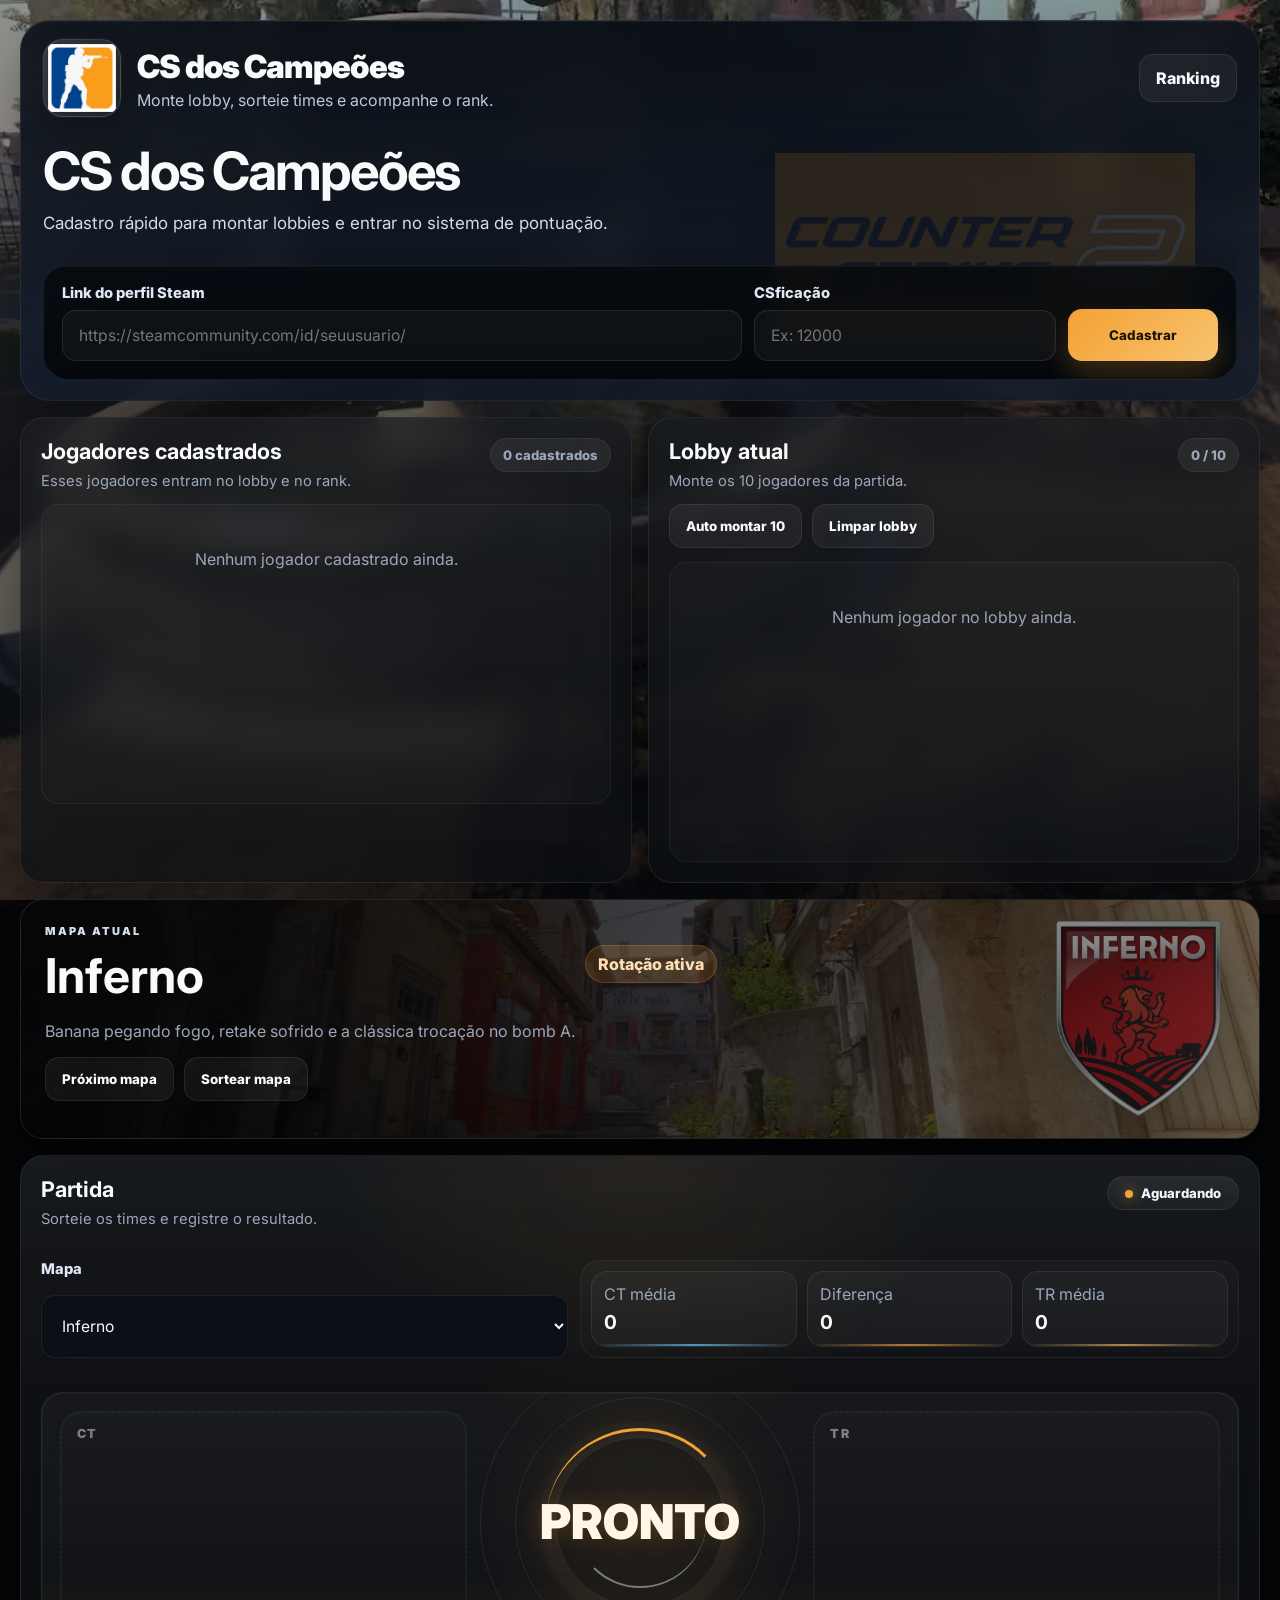
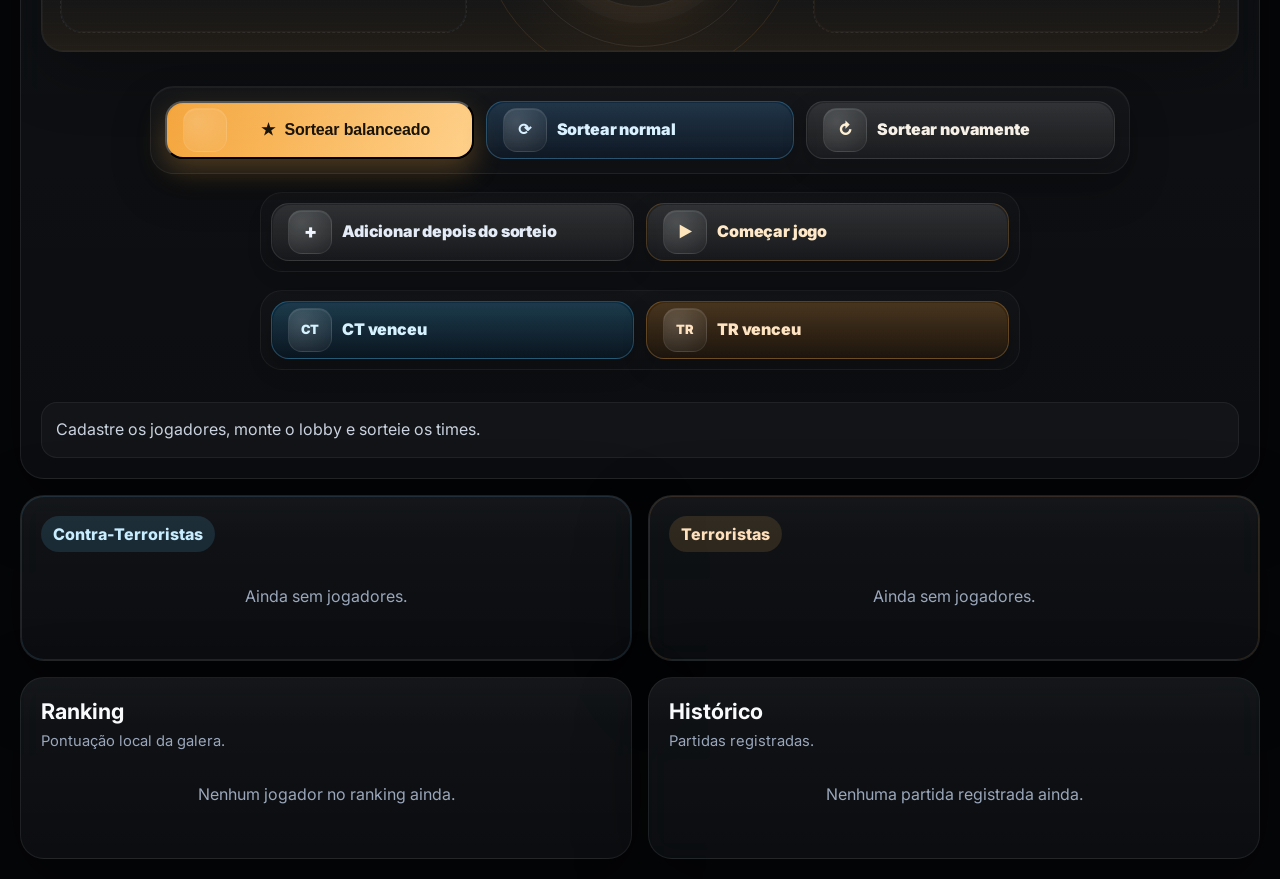
==== index.html @ 8f6e45a0 "Merge header and hero into unified panel" ====
<!DOCTYPE html>
<html lang="pt-BR">
<head>
  <meta charset="UTF-8" />
  <meta name="viewport" content="width=device-width, initial-scale=1.0" />
  <title>CS dos Campeões</title>
  <link rel="preconnect" href="https://fonts.googleapis.com">
  <link rel="preconnect" href="https://fonts.gstatic.com" crossorigin>
  <link href="https://fonts.googleapis.com/css2?family=Inter:wght@400;500;700;800;900&display=swap" rel="stylesheet">
  <link rel="stylesheet" href="styles.css" />
</head>
<body>
  <div class="cs-video-shell">
    <video class="cs-bg-video" autoplay muted loop playsinline>
      <source src="cs2_header.webm" type="video/webm">
    </video>
    <div class="bg-overlay"></div>
  </div>

  <div class="app-shell app-shell-compact">
    <section class="hero-super-panel glass">
      <header class="top-nav compact-top-nav unified-top-bar integrated-top-bar">
        <div class="brand-lockup compact-brand enhanced-brand-lockup">
          <div class="brand-mark logo-mark enhanced-logo-mark">
            <img src="logo.png" alt="CS dos Campeões" class="brand-logo-image main-site-logo">
          </div>
          <div class="brand-texts enhanced-brand-texts">
            <strong class="brand-title">CS dos Campeões</strong>
            <span class="brand-subtitle">Monte lobby, sorteie times e acompanhe o rank.</span>
          </div>
        </div>
        <div class="top-nav-actions compact-nav-actions">
          <a href="ranking.html" class="nav-link">Ranking</a>
        </div>
      </header>

      <section class="register-hero compact-register-hero hero-with-brand-overlay merged-hero-block">
        <div class="hero-brand-bg" aria-hidden="true">
          <img src="Counter_Strike_2_Logo.png" alt="" class="hero-brand-bg-image">
        </div>
        <div class="register-hero-copy simple-hero-copy hero-copy-elevated">
          <h1>CS dos Campeões</h1>
          <p>Cadastro rápido para montar lobbies e entrar no sistema de pontuação.</p>
        </div>

        <div class="register-card glass-lite enhanced-register-card" id="cadastro">
          <div class="steam-register-grid">
            <div class="steam-input-stack">
              <label for="steamProfileInput">Link do perfil Steam</label>
              <input id="steamProfileInput" type="url" placeholder="https://steamcommunity.com/id/seuusuario/" autocomplete="url" />
            </div>
            <div class="steam-input-stack steam-skill-stack">
              <label for="playerSkillInput">CSficação</label>
              <input id="playerSkillInput" type="number" min="0" step="1" placeholder="Ex: 12000" />
            </div>
            <button id="addPlayerBtn" class="primary-cta primary-register-btn">Cadastrar</button>
          </div>
          <div class="steam-preview hidden compact-steam-preview" id="steamPreview">
            <img id="steamPreviewAvatar" class="steam-preview-avatar" alt="Avatar Steam" src="" />
            <div class="steam-preview-info">
              <strong id="steamPreviewName">Perfil encontrado</strong>
              <span id="steamPreviewUrl"></span>
            </div>
          </div>
        </div>
      </section>
    </section>

    <main class="compact-main-grid">
      <section class="panel glass player-db-panel compact-panel">
        <div class="panel-header compact-panel-header">
          <div>
            <h2>Jogadores cadastrados</h2>
            <p class="panel-text">Esses jogadores entram no lobby e no rank.</p>
          </div>
          <span class="small-pill" id="databaseCount">0 cadastrados</span>
        </div>
        <div class="name-list-wrap compact-list-wrap">
          <ul id="databasePlayerList" class="name-list"></ul>
        </div>
      </section>

      <section class="panel glass input-panel compact-panel">
        <div class="panel-header compact-panel-header">
          <div>
            <h2>Lobby atual</h2>
            <p class="panel-text">Monte os 10 jogadores da partida.</p>
          </div>
          <span id="playerCount" class="small-pill">0 / 10</span>
        </div>

        <div class="actions-row compact-actions-row">
          <button id="autoAssembleBtn" class="ghost-btn">Auto montar 10</button>
          <button id="clearBtn" class="ghost-btn">Limpar lobby</button>
        </div>

        <div class="name-list-wrap compact-list-wrap">
          <ul id="playerList" class="name-list"></ul>
        </div>
      </section>
    </main>

    <section class="map-banner glass compact-map-banner" id="mapBanner">
      <div class="map-banner-image" id="mapBannerImage"></div>
      <div class="map-banner-content compact-map-content">
        <div class="map-banner-topline compact-map-topline">
          <div>
            <p class="eyebrow">Mapa atual</p>
            <h2 id="mapNameDisplay">Inferno</h2>
          </div>
          <span class="map-chip">Rotação ativa</span>
        </div>
        <p id="mapDescription" class="map-description">Clássico, caótico, utilitária voando e amigo gritando no Discord.</p>
        <div class="map-actions-row">
          <button id="nextMapBtn" class="ghost-btn">Próximo mapa</button>
          <button id="randomMapBtn" class="ghost-btn">Sortear mapa</button>
        </div>
        <div class="map-roulette hidden" id="mapRoulette">
          <div class="map-roulette-label">Sorteando mapa...</div>
          <div class="map-roulette-name" id="mapRouletteName">Inferno</div>
        </div>
      </div>
    </section>

    <section class="panel glass arena-panel compact-panel compact-arena-panel">
      <div class="panel-header compact-panel-header">
        <div>
          <h2>Partida</h2>
          <p class="panel-text">Sorteie os times e registre o resultado.</p>
        </div>
        <span class="status-pill" id="statusPill">Aguardando</span>
      </div>

      <div class="arena-top-controls">
        <div class="map-select-wrap compact-map-select-wrap">
          <label for="mapSelect">Mapa</label>
          <select id="mapSelect"></select>
        </div>

        <div class="balance-strip compact-balance-strip" id="balanceStrip">
          <div class="balance-box ct-balance">
            <span>CT média</span>
            <strong id="ctAverageDisplay">0</strong>
          </div>
          <div class="balance-box diff-balance">
            <span>Diferença</span>
            <strong id="balanceDiffDisplay">0</strong>
          </div>
          <div class="balance-box t-balance">
            <span>TR média</span>
            <strong id="tAverageDisplay">0</strong>
          </div>
        </div>
      </div>

      <div class="animation-stage compact-animation-stage" id="animationStage">
        <div class="scanline"></div>
        <div class="spinner-core"></div>
        <div class="roulette-orbit orbit-a"></div>
        <div class="roulette-orbit orbit-b"></div>
        <div class="drop-lane ct-lane">
          <span class="drop-lane-label">CT</span>
        </div>
        <div class="drop-lane t-lane">
          <span class="drop-lane-label">TR</span>
        </div>
        <div id="rouletteAvatarCloud" class="roulette-avatar-cloud"></div>
        <div id="rouletteDropZone" class="roulette-drop-zone"></div>
        <div id="rouletteNames" class="roulette-names">PRONTO</div>
        <div class="stage-glow"></div>
      </div>

      <div class="primary-actions-grid compact-primary-actions split-draw-actions">
        <button id="shuffleBtn" class="shuffle-btn">
          <span class="btn-glow"></span>
          <span class="btn-label">Sortear balanceado</span>
        </button>
        <button id="shuffleRandomBtn" class="control-btn random-draw-btn">Sortear normal</button>
        <button id="rerollBtn" class="control-btn">Sortear novamente</button>
      </div>

      <div class="primary-actions-grid compact-secondary-actions">
        <button id="addAfterDrawBtn" class="ghost-btn">Adicionar depois do sorteio</button>
        <button id="startMatchBtn" class="control-btn start-btn">Começar jogo</button>
      </div>

      <div class="winner-actions-grid compact-winner-actions">
        <button id="ctWinBtn" class="control-btn win-btn ct-win">CT venceu</button>
        <button id="tWinBtn" class="control-btn win-btn t-win">TR venceu</button>
      </div>

      <div class="match-summary" id="matchSummary">
        Nenhuma partida ativa. Sorteie os times primeiro e depois comece o jogo.
      </div>
    </section>

    <section class="results-grid compact-results-grid">
      <article class="team-card glass compact-team-card team-panel-ct">
        <div class="team-topline">
          <span class="team-tag ct">Contra-Terroristas</span>
        </div>
        <ul id="teamA" class="team-list"></ul>
      </article>

      <article class="team-card glass compact-team-card team-panel-t">
        <div class="team-topline">
          <span class="team-tag t">Terroristas</span>
        </div>
        <ul id="teamB" class="team-list"></ul>
      </article>
    </section>

    <section class="bottom-grid compact-bottom-grid">
      <article class="panel glass rank-panel compact-panel">
        <div class="panel-header compact-panel-header">
          <div>
            <h2>Ranking</h2>
            <p class="panel-text">Pontuação local da galera.</p>
          </div>
        </div>
        <ul id="rankingList" class="ranking-list"></ul>
      </article>

      <article class="panel glass history-panel compact-panel">
        <div class="panel-header history-header compact-panel-header">
          <div>
            <h2>Histórico</h2>
            <p class="panel-text">Partidas registradas.</p>
          </div>
          <div id="historyAdminActions" class="history-admin-actions hidden"><button id="resetHistoryBtn" class="ghost-btn compact-btn">Resetar dados</button></div>
        </div>
        <ul id="historyList" class="history-list"></ul>
      </article>
    </section>
  </div>

  <div class="modal-backdrop hidden" id="editModal">
    <div class="modal-card glass">
      <div class="panel-header">
        <h2>Editar registro da partida</h2>
        <button id="closeModalBtn" class="ghost-btn compact-btn">Fechar</button>
      </div>

      <div class="modal-grid">
        <div>
          <label for="editMapSelect">Mapa</label>
          <select id="editMapSelect"></select>
        </div>
        <div>
          <label for="editWinnerSelect">Vencedor</label>
          <select id="editWinnerSelect">
            <option value="CT">CT</option>
            <option value="T">TR</option>
          </select>
        </div>
      </div>

      <div class="modal-grid two-columns-list">
        <div>
          <label>Jogadores do CT</label>
          <textarea id="editCtPlayers" rows="6" placeholder="Um jogador por linha"></textarea>
        </div>
        <div>
          <label>Jogadores do TR</label>
          <textarea id="editTPlayers" rows="6" placeholder="Um jogador por linha"></textarea>
        </div>
      </div>

      <div class="modal-actions">
        <button id="saveEditBtn" class="secondary-btn">Salvar alterações</button>
      </div>
    </div>
  </div>

  <div class="modal-backdrop hidden" id="skillModal">
    <div class="modal-card glass skill-modal-card">
      <div class="panel-header">
        <h2>Atualizar CSficação</h2>
        <button id="closeSkillModalBtn" class="ghost-btn compact-btn">Fechar</button>
      </div>

      <div class="skill-modal-player" id="skillModalPlayer"></div>

      <div class="modal-grid skill-modal-grid">
        <div>
          <label for="editSkillInput">Nova CSficação</label>
          <input id="editSkillInput" type="number" min="0" step="1" placeholder="Ex: 14500" />
        </div>
      </div>

      <div class="modal-actions">
        <button id="saveSkillBtn" class="secondary-btn">Salvar CSficação</button>
      </div>
    </div>
  </div>

  <script src="app.js"></script>
</body>
</html>
---- styles.css ----
:root {
  --bg: #050608;
  --panel: rgba(9, 12, 16, 0.74);
  --panel-soft: rgba(255,255,255,.04);
  --panel-border: rgba(255,255,255,.08);
  --text: #f8fafc;
  --muted: #9aa7bb;
  --accent: #f4a133;
  --ct: #67c8ff;
  --t: #f1b15b;
  --danger: #ff637d;
  --success: #41df9b;
  --line: rgba(255,255,255,.08);
  --shadow: 0 22px 70px rgba(0,0,0,.42);
}

* { box-sizing: border-box; }
html, body { margin: 0; min-height: 100%; }
body {
  font-family: 'Inter', sans-serif;
  color: var(--text);
  background: #050608;
  overflow-x: hidden;
}

.cs-video-shell {
  position: fixed;
  inset: 0;
  overflow: hidden;
  z-index: -1;
  background: #050608;
}

.cs-bg-video {
  position: absolute;
  inset: 0;
  width: 100%;
  height: 100%;
  object-fit: cover;
  opacity: .95;
  filter: saturate(1.05) contrast(1.05) brightness(.82);
}

.bg-overlay {
  position: absolute;
  inset: 0;
  background:
    linear-gradient(180deg, rgba(0,0,0,.24), rgba(0,0,0,.62)),
    radial-gradient(circle at top left, rgba(244,161,51,.08), transparent 22%);
}

.app-shell {
  position: relative;
  z-index: 2;
  max-width: 1280px;
  margin: 0 auto;
  padding: 20px;
}

.app-shell-compact {
  display: grid;
  gap: 16px;
}

.glass {
  background: linear-gradient(180deg, rgba(255,255,255,.04), rgba(255,255,255,.015)), var(--panel);
  border: 1px solid var(--panel-border);
  backdrop-filter: blur(14px);
  box-shadow: var(--shadow);
}

.glass-lite {
  background: rgba(10,12,16,.58);
  border: 1px solid rgba(255,255,255,.08);
  backdrop-filter: blur(10px);
}

.top-nav {
  display: flex;
  align-items: center;
  justify-content: space-between;
  gap: 16px;
  padding: 14px 18px;
  border-radius: 22px;
}

.brand-lockup {
  display: flex;
  align-items: center;
  gap: 12px;
}

.brand-mark {
  width: 60px;
  height: 60px;
  border-radius: 16px;
  overflow: hidden;
  display: grid;
  place-items: center;
  background: linear-gradient(135deg, #f7d89f, #f4a133 58%, #d97e1f);
  box-shadow: 0 16px 40px rgba(244,161,51,.22);
}

.brand-logo-image {
  width: 100%;
  height: 100%;
  object-fit: contain;
  display: block;
}

.brand-texts {
  display: flex;
  flex-direction: column;
  gap: 4px;
}

.brand-title {
  font-size: 1.2rem;
  font-weight: 900;
}

.brand-subtitle {
  color: var(--muted);
  font-size: .9rem;
}

.top-nav-actions {
  display: flex;
  gap: 10px;
}

.nav-link,
.ghost-btn,
.secondary-btn,
.control-btn,
.primary-cta {
  border-radius: 14px;
  padding: 13px 16px;
  font-weight: 800;
  text-decoration: none;
  display: inline-flex;
  align-items: center;
  justify-content: center;
  border: none;
  cursor: pointer;
  font-family: inherit;
}

.nav-link,
.ghost-btn,
.control-btn {
  background: rgba(255,255,255,.05);
  color: var(--text);
  border: 1px solid rgba(255,255,255,.08);
}

.primary-cta,
.secondary-btn {
  background: linear-gradient(135deg, #f4a133, #ffd18b);
  color: #1b1308;
  box-shadow: 0 12px 28px rgba(244,161,51,.22);
}

.register-hero {
  display: grid;
  grid-template-columns: 1fr;
  gap: 14px;
  padding: 20px 24px;
  border-radius: 28px;
}

.register-hero-copy h1 {
  margin: 0 0 6px;
  font-size: clamp(1.8rem, 4vw, 2.6rem);
  line-height: 1;
}

.register-hero-copy p {
  margin: 0;
  color: #d8e2ee;
  max-width: 760px;
  line-height: 1.6;
}

.simple-hero-copy {
  display: grid;
  gap: 6px;
}

.register-card {
  padding: 18px;
  border-radius: 22px;
}

.steam-register-grid {
  display: grid;
  grid-template-columns: minmax(0, 1.8fr) minmax(180px, .8fr) auto;
  gap: 12px;
  align-items: end;
}

.steam-input-stack {
  display: grid;
  gap: 8px;
}

.steam-input-stack label,
.map-select-wrap label,
.modal-grid label,
.two-columns-list label {
  color: #dde7f5;
  font-weight: 800;
  font-size: .92rem;
}

input, select, textarea {
  width: 100%;
  border: 1px solid rgba(255,255,255,.08);
  background: rgba(255,255,255,.04);
  color: var(--text);
  border-radius: 14px;
  padding: 15px 16px;
  outline: none;
  font-size: .98rem;
  font-family: inherit;
}

input:focus, select:focus, textarea:focus {
  border-color: rgba(244,161,51,.42);
  box-shadow: 0 0 0 4px rgba(244,161,51,.1);
}

textarea { resize: vertical; min-height: 140px; }

.primary-register-btn {
  min-width: 150px;
  min-height: 52px;
}

.panel-text,
.map-description,
.rank-meta,
.balance-box span {
  color: var(--muted);
}

.steam-preview {
  margin-top: 14px;
  display: flex;
  align-items: center;
  gap: 12px;
  padding: 12px;
  border-radius: 16px;
  background: rgba(255,255,255,.04);
  border: 1px solid rgba(255,255,255,.06);
}

.compact-steam-preview {
  padding: 10px 12px;
}

.hidden { display: none !important; }

.steam-preview-avatar {
  width: 54px;
  height: 54px;
  border-radius: 14px;
  object-fit: cover;
  border: 1px solid rgba(255,255,255,.12);
}

.steam-preview-info {
  display: flex;
  flex-direction: column;
  gap: 4px;
}

.steam-preview-info strong {
  font-size: 1rem;
}

.steam-preview-info span {
  color: var(--muted);
  font-size: .88rem;
  display: none;
}

.compact-main-grid,
.compact-results-grid,
.compact-bottom-grid {
  display: grid;
  grid-template-columns: repeat(2, minmax(0, 1fr));
  gap: 16px;
}

.panel,
.team-card {
  padding: 20px;
  border-radius: 24px;
  position: relative;
  overflow: hidden;
}

.panel::before,
.team-card::before {
  content: '';
  position: absolute;
  inset: 0;
  background: linear-gradient(180deg, rgba(255,255,255,.02), transparent 24%);
  pointer-events: none;
}

.panel-header,
.team-topline,
.history-header {
  display: flex;
  justify-content: space-between;
  gap: 12px;
  align-items: center;
}

.compact-panel-header h2 {
  margin: 0;
  font-size: 1.35rem;
}

.panel-text {
  margin: 4px 0 0;
  font-size: .92rem;
}

.small-pill,
.status-pill,
.map-chip,
.team-tag,
.player-stat-chip {
  border-radius: 999px;
  font-weight: 800;
}

.small-pill,
.status-pill {
  padding: 8px 12px;
  font-size: .82rem;
  background: rgba(255,255,255,.06);
  color: var(--muted);
  border: 1px solid rgba(255,255,255,.06);
}

.name-list-wrap {
  min-height: 300px;
  border-radius: 18px;
  background: rgba(255,255,255,.02);
  border: 1px solid rgba(255,255,255,.05);
  padding: 10px;
  margin-top: 14px;
}

.name-list,
.team-list,
.ranking-list,
.history-list {
  list-style: none;
  padding: 0;
  margin: 0;
}

.name-item,
.team-item,
.ranking-item,
.history-item {
  padding: 12px 14px;
  border-radius: 16px;
  margin-bottom: 8px;
  background: linear-gradient(90deg, rgba(255,255,255,.04), rgba(255,255,255,.02));
  border: 1px solid rgba(255,255,255,.05);
}

.name-item,
.team-item {
  display: flex;
  justify-content: space-between;
  align-items: center;
  gap: 10px;
}

.db-item {
  min-height: 86px;
}

.db-player-main,
.lobby-player-main {
  display: flex;
  align-items: center;
  gap: 12px;
  min-width: 0;
  flex: 1;
}

.db-player-meta {
  display: flex;
  flex-direction: column;
  gap: 6px;
  min-width: 0;
}

.db-player-meta strong,
.lobby-player-main strong {
  font-size: .98rem;
  white-space: nowrap;
  overflow: hidden;
  text-overflow: ellipsis;
}

.db-skill {
  color: var(--muted);
  font-size: .84rem;
}

.player-stat-chips {
  display: flex;
  flex-wrap: wrap;
  gap: 6px;
}

.player-stat-chip {
  padding: 5px 9px;
  font-size: .74rem;
  color: #d9e6f5;
  background: rgba(255,255,255,.06);
  border: 1px solid rgba(255,255,255,.06);
}

.player-avatar,
.lobby-avatar {
  width: 48px;
  height: 48px;
  border-radius: 14px;
  object-fit: cover;
  border: 1px solid rgba(255,255,255,.1);
  flex-shrink: 0;
}

.db-actions {
  display: flex;
  gap: 8px;
  flex-shrink: 0;
}

.small-action,
.remove-btn {
  width: 36px;
  height: 36px;
  border-radius: 12px;
  font-weight: 900;
  border: none;
  cursor: pointer;
}

.small-action {
  background: rgba(255,255,255,.07);
  color: #f3f6fb;
}

.small-action.add-db-btn {
  background: rgba(65,223,155,.16);
  color: #cffff0;
}

.small-action.remove-db-btn,
.remove-btn {
  background: rgba(255,99,125,.14);
  color: #ffd9e0;
}

.actions-row {
  display: flex;
  gap: 10px;
  flex-wrap: wrap;
  margin-top: 14px;
}

.map-banner {
  position: relative;
  overflow: hidden;
  border-radius: 24px;
  min-height: 240px;
}

.map-banner-image {
  position: absolute;
  inset: 0;
  background: linear-gradient(90deg, rgba(0,0,0,.45), rgba(0,0,0,.16));
}

.map-banner::after {
  content: '';
  position: absolute;
  inset: 0;
  background: linear-gradient(90deg, rgba(5,6,8,.80) 0%, rgba(5,6,8,.46) 45%, rgba(5,6,8,.12) 100%);
}

.map-banner-content {
  position: relative;
  z-index: 1;
  padding: 24px;
  max-width: 720px;
}

.eyebrow {
  margin: 0 0 8px;
  font-size: 11px;
  font-weight: 900;
  letter-spacing: .18em;
  text-transform: uppercase;
  color: #d3ddeb;
}

.map-banner-topline {
  display: flex;
  align-items: center;
  justify-content: space-between;
  gap: 12px;
  flex-wrap: wrap;
}

.map-banner-topline h2 {
  margin: 0;
  font-size: clamp(2rem, 5vw, 3rem);
}

.map-chip,
.team-tag {
  padding: 8px 12px;
}

.map-chip {
  background: rgba(244,161,51,.16);
  color: #ffe0b6;
  border: 1px solid rgba(244,161,51,.22);
}

.map-actions-row,
.primary-actions-grid,
.winner-actions-grid,
.modal-actions {
  display: flex;
  gap: 10px;
  flex-wrap: wrap;
}

.map-roulette {
  margin-top: 14px;
  padding: 12px 14px;
  border-radius: 14px;
  background: rgba(255,255,255,.04);
  border: 1px solid rgba(255,255,255,.06);
}

.map-roulette-name {
  font-size: 1.4rem;
  font-weight: 900;
  margin-top: 4px;
}

.arena-top-controls {
  display: grid;
  grid-template-columns: minmax(220px, .8fr) 1fr;
  gap: 12px;
  margin-top: 14px;
}

.map-select-wrap {
  display: grid;
  gap: 8px;
}

.balance-strip {
  display: grid;
  grid-template-columns: repeat(3, minmax(0, 1fr));
  gap: 10px;
}

.balance-box {
  padding: 12px;
  border-radius: 16px;
  border: 1px solid var(--line);
  background: rgba(255,255,255,.03);
}

.balance-box strong {
  display: block;
  margin-top: 6px;
  font-size: 1.2rem;
}

.animation-stage {
  position: relative;
  min-height: 260px;
  border-radius: 22px;
  margin: 16px 0;
  overflow: hidden;
  display: grid;
  place-items: center;
  background: radial-gradient(circle at center, rgba(244,161,51,.08), transparent 26%), linear-gradient(180deg, rgba(255,255,255,.03), rgba(255,255,255,.01));
  border: 1px solid rgba(255,255,255,.08);
}

.scanline {
  position: absolute;
  inset: 0;
  background: repeating-linear-gradient(to bottom, transparent 0 10px, rgba(255,255,255,.02) 10px 11px);
  opacity: .34;
}

.spinner-core {
  position: absolute;
  width: 170px;
  height: 170px;
  border-radius: 50%;
  border: 1px solid rgba(255,255,255,.08);
  box-shadow: 0 0 0 16px rgba(255,255,255,.02), 0 0 50px rgba(244,161,51,.12);
}

.spinner-core::before,
.spinner-core::after {
  content: '';
  position: absolute;
  border-radius: 50%;
}

.spinner-core::before {
  inset: -10px;
  border-top: 3px solid var(--accent);
  border-right: 3px solid transparent;
  animation: spin 2.8s linear infinite;
}

.spinner-core::after {
  inset: 18px;
  border-bottom: 2px solid rgba(255,255,255,.42);
  border-left: 2px solid transparent;
  animation: spinReverse 4s linear infinite;
}

.roulette-names {
  position: relative;
  z-index: 1;
  font-size: clamp(2rem, 4vw, 3rem);
  font-weight: 900;
  text-transform: uppercase;
  text-align: center;
  padding: 0 20px;
  color: #fff6e6;
  text-shadow: 0 0 24px rgba(244,161,51,.22);
}

.stage-glow {
  position: absolute;
  inset: auto 0 0 0;
  height: 74px;
  background: linear-gradient(to top, rgba(244,161,51,.08), transparent);
}

.shuffle-btn {
  position: relative;
  overflow: hidden;
  border-radius: 16px;
  min-height: 54px;
  background: linear-gradient(135deg, #f4a133, #ffd18b);
  color: #1a1307;
  font-size: 1rem;
  box-shadow: 0 12px 28px rgba(244,161,51,.26);
}

.btn-glow {
  position: absolute;
  inset: 0;
  background: linear-gradient(120deg, transparent 0%, rgba(255,255,255,.08) 45%, rgba(255,255,255,.34) 50%, rgba(255,255,255,.08) 56%, transparent 100%);
  transform: translateX(-100%);
  animation: sheen 2.8s infinite;
}

.btn-label { position: relative; z-index: 1; }

.team-tag.ct { background: rgba(103,200,255,.14); color: #c7edff; }
.team-tag.t { background: rgba(241,177,91,.14); color: #ffe0bd; }
.team-panel-ct { box-shadow: inset 0 0 0 1px rgba(103,200,255,.14), var(--shadow); }
.team-panel-t { box-shadow: inset 0 0 0 1px rgba(241,177,91,.14), var(--shadow); }

.ranking-item {
  display: grid;
  grid-template-columns: 60px 1fr auto;
  gap: 12px;
  align-items: center;
}

.rank-emblem {
  width: 50px;
  height: 50px;
  border-radius: 14px;
  display: grid;
  place-items: center;
  font-weight: 900;
  background: linear-gradient(135deg, rgba(244,161,51,.24), rgba(255,255,255,.06));
  color: #fff;
  border: 1px solid rgba(255,255,255,.08);
}

.rank-name { font-weight: 900; }
.rank-right { text-align: right; }
.rank-points { font-weight: 900; font-size: 1.12rem; }
.rank-tier { margin-top: 4px; font-size: .82rem; color: #d9e2f0; }
.positive { color: var(--success); }
.negative { color: var(--danger); }

.match-summary {
  margin-top: 14px;
  padding: 14px;
  border-radius: 16px;
  color: #cad3df;
  background: rgba(255,255,255,.03);
  border: 1px solid rgba(255,255,255,.06);
  line-height: 1.6;
}

.match-summary.victory {
  background: linear-gradient(180deg, rgba(244,161,51,.08), rgba(255,255,255,.02));
  border-color: rgba(244,161,51,.18);
  box-shadow: 0 0 28px rgba(244,161,51,.14);
  color: #fff4e9;
}

.modal-backdrop {
  position: fixed;
  inset: 0;
  background: rgba(0,0,0,.78);
  display: grid;
  place-items: center;
  padding: 20px;
  z-index: 20;
}

.modal-card {
  width: min(920px, 100%);
  border-radius: 24px;
  padding: 22px;
}

.modal-grid {
  display: grid;
  grid-template-columns: 1fr 1fr;
  gap: 16px;
  margin-top: 16px;
}

.two-columns-list { align-items: start; }
.empty-state { color: var(--muted); text-align: center; padding: 34px 10px; }
button:disabled { opacity: .55; cursor: not-allowed; }

@keyframes spin { to { transform: rotate(360deg); } }
@keyframes spinReverse { to { transform: rotate(-360deg); } }
@keyframes sheen { 0% { transform: translateX(-120%); } 40%, 100% { transform: translateX(120%); } }

@media (max-width: 1024px) {
  .compact-main-grid,
  .compact-results-grid,
  .compact-bottom-grid,
  .arena-top-controls,
  .balance-strip,
  .modal-grid,
  .steam-register-grid {
    grid-template-columns: 1fr;
  }

  .primary-register-btn {
    width: 100%;
  }
}

@media (max-width: 720px) {
  .app-shell { padding: 14px; }
  .top-nav,
  .register-hero,
  .panel,
  .team-card,
  .map-banner-content,
  .modal-card { padding: 16px; border-radius: 20px; }
  .top-nav { align-items: flex-start; flex-direction: column; }
  .top-nav-actions { width: 100%; }
  .top-nav-actions .nav-link { width: 100%; }
  .actions-row,
  .map-actions-row,
  .primary-actions-grid,
  .winner-actions-grid,
  .modal-actions { flex-direction: column; }
  .ghost-btn,
  .control-btn,
  .primary-cta,
  .secondary-btn,
  .shuffle-btn { width: 100%; }
  .ranking-item { grid-template-columns: 50px 1fr; }
  .rank-right { grid-column: 1 / -1; text-align: left; }
  .name-item,
  .team-item { align-items: flex-start; }
}

.admin-shell {
  max-width: 1180px;
}

.admin-content {
  display: grid;
  gap: 16px;
}

.admin-login-panel,
.admin-panel-block,
.admin-hero-panel {
  border-radius: 24px;
}

.admin-form-grid {
  display: grid;
  grid-template-columns: minmax(0, 1fr) minmax(0, 1fr) auto;
  gap: 12px;
  align-items: end;
  margin-top: 16px;
}

.admin-create-grid {
  margin-top: 0;
}

.admin-message {
  margin-top: 12px;
  min-height: 22px;
  color: var(--muted);
  font-size: .92rem;
}

.admin-message.success {
  color: var(--success);
}

.admin-message.error {
  color: var(--danger);
}

.admin-session-box {
  display: flex;
  gap: 8px;
  align-items: center;
  flex-wrap: wrap;
}

.admin-overview-grid,
.admin-panels-grid {
  display: grid;
  grid-template-columns: repeat(2, minmax(0, 1fr));
  gap: 16px;
}

.single-admin-grid {
  grid-template-columns: 1fr;
}

.admin-stat-card {
  padding: 16px;
  border-radius: 18px;
  display: grid;
  gap: 8px;
}

.admin-stat-card span {
  color: var(--muted);
  font-size: .85rem;
}

.admin-stat-card strong {
  font-size: 1.8rem;
  font-weight: 900;
}

.admin-list-wrap,
.admin-log-wrap {
  min-height: 220px;
}

.admin-user-item,
.admin-player-item,
.admin-log-item {
  min-height: 0;
}

.admin-avatar-badge {
  width: 48px;
  height: 48px;
  border-radius: 14px;
  display: grid;
  place-items: center;
  font-weight: 900;
  color: #fff4e1;
  background: linear-gradient(135deg, rgba(244,161,51,.34), rgba(255,255,255,.08));
  border: 1px solid rgba(255,255,255,.08);
}

.admin-actions-wrap {
  margin-top: 16px;
  display: flex;
  flex-wrap: wrap;
  gap: 12px;
}

.admin-danger-btn {
  background: rgba(255,99,125,.14);
  color: #ffd7df;
  border: 1px solid rgba(255,99,125,.22);
}

.admin-log-topline {
  display: flex;
  justify-content: space-between;
  gap: 12px;
  align-items: center;
  margin-bottom: 8px;
  color: var(--muted);
  font-size: .82rem;
}

.admin-log-message {
  font-weight: 700;
}

.admin-log-meta {
  margin-top: 8px;
  color: var(--muted);
  font-size: .82rem;
}

.history-topline,
.history-body,
.history-actions {
  display: flex;
  gap: 10px;
  flex-wrap: wrap;
}

.history-topline {
  justify-content: space-between;
  margin-bottom: 8px;
}

.history-body {
  flex-direction: column;
  color: var(--muted);
  margin-bottom: 10px;
}

.history-actions {
  justify-content: flex-end;
}

@media (max-width: 1024px) {
  .admin-form-grid,
  .admin-overview-grid,
  .admin-panels-grid {
    grid-template-columns: 1fr;
  }
}

.rank-avatar {
  width: 52px;
  height: 52px;
  border-radius: 14px;
  object-fit: cover;
  border: 1px solid rgba(255,255,255,.1);
  flex-shrink: 0;
}

.rank-player-block {
  display: flex;
  align-items: center;
  gap: 12px;
  min-width: 0;
}

.rank-player-meta {
  display: flex;
  flex-direction: column;
  gap: 4px;
  min-width: 0;
}

.ranking-item-rich {
  grid-template-columns: 60px minmax(0, 1fr) auto;
}

.small-action.edit-skill-btn {
  background: rgba(244,161,51,.18);
  color: #ffe4bf;
}

.skill-modal-card {
  max-width: 520px;
}

.skill-modal-player {
  margin-top: 18px;
}

.skill-modal-player-card {
  display: flex;
  align-items: center;
  gap: 12px;
  padding: 14px;
  border-radius: 16px;
  background: rgba(255,255,255,.04);
  border: 1px solid rgba(255,255,255,.06);
}

.skill-modal-avatar {
  width: 56px;
  height: 56px;
  border-radius: 14px;
  object-fit: cover;
  border: 1px solid rgba(255,255,255,.1);
}

.skill-modal-meta {
  display: flex;
  flex-direction: column;
  gap: 6px;
}

.skill-modal-meta strong {
  font-size: 1rem;
}

.skill-modal-meta span {
  color: var(--muted);
  font-size: .9rem;
}

.skill-modal-grid {
  margin-top: 16px;
}

.roulette-avatar-cloud {
  position: absolute;
  inset: 0;
  pointer-events: none;
  opacity: 0;
  transition: opacity .25s ease;
}

.roulette-avatar-cloud.is-active {
  opacity: 1;
}

.roulette-avatar-node {
  position: absolute;
  top: 50%;
  left: 50%;
  width: 74px;
  height: 74px;
  margin: -37px;
  transform: rotate(var(--angle)) translateY(-118px) rotate(calc(var(--angle) * -1));
  transition: transform .22s ease, opacity .22s ease, filter .22s ease;
  opacity: .55;
}

.roulette-avatar-node img {
  width: 100%;
  height: 100%;
  object-fit: cover;
  border-radius: 18px;
  border: 2px solid rgba(255,255,255,.14);
  box-shadow: 0 12px 28px rgba(0,0,0,.28);
}

.roulette-avatar-node.is-focus {
  transform: rotate(var(--angle)) translateY(-148px) rotate(calc(var(--angle) * -1)) scale(1.18);
  opacity: 1;
  z-index: 3;
}

.roulette-avatar-node.is-focus img {
  border-color: rgba(244,161,51,.85);
  box-shadow: 0 0 0 6px rgba(244,161,51,.14), 0 18px 40px rgba(244,161,51,.18);
}

.roulette-avatar-node.is-near {
  opacity: .82;
  z-index: 2;
}

.roulette-orbit {
  position: absolute;
  width: 250px;
  height: 250px;
  border-radius: 50%;
  border: 1px solid rgba(255,255,255,.08);
}

.orbit-a {
  animation: spin 9s linear infinite;
}

.orbit-b {
  width: 320px;
  height: 320px;
  border-color: rgba(244,161,51,.12);
  animation: spinReverse 12s linear infinite;
}

.split-draw-actions {
  align-items: stretch;
}

.random-draw-btn {
  min-height: 54px;
  background: rgba(103,200,255,.12);
  border: 1px solid rgba(103,200,255,.24);
  color: #d7f3ff;
}

@media (max-width: 720px) {
  .roulette-avatar-node {
    width: 56px;
    height: 56px;
    margin: -28px;
    transform: rotate(var(--angle)) translateY(-92px) rotate(calc(var(--angle) * -1));
  }

  .roulette-avatar-node.is-focus {
    transform: rotate(var(--angle)) translateY(-114px) rotate(calc(var(--angle) * -1)) scale(1.12);
  }

  .orbit-a {
    width: 190px;
    height: 190px;
  }

  .orbit-b {
    width: 240px;
    height: 240px;
  }
}

.drop-lane {
  position: absolute;
  top: 18px;
  bottom: 18px;
  width: 34%;
  border-radius: 22px;
  border: 1px dashed rgba(255,255,255,.08);
  background: linear-gradient(180deg, rgba(255,255,255,.015), rgba(255,255,255,0));
  pointer-events: none;
}

.ct-lane {
  left: 18px;
  box-shadow: inset 0 0 0 1px rgba(103,200,255,.05);
}

.t-lane {
  right: 18px;
  box-shadow: inset 0 0 0 1px rgba(241,177,91,.05);
}

.drop-lane-label {
  position: absolute;
  top: 14px;
  left: 16px;
  font-size: .78rem;
  font-weight: 900;
  letter-spacing: .12em;
  color: rgba(255,255,255,.44);
}

.roulette-drop-zone {
  position: absolute;
  inset: 0;
  pointer-events: none;
  z-index: 2;
}

.drop-card {
  position: absolute;
  width: min(210px, 42vw);
  display: flex;
  align-items: center;
  gap: 10px;
  padding: 10px 12px;
  border-radius: 18px;
  border: 1px solid rgba(255,255,255,.08);
  background: rgba(7,10,16,.92);
  box-shadow: 0 20px 44px rgba(0,0,0,.34);
  opacity: 0;
  transform: translate(-50%, -160px) scale(.84);
}

.drop-card.ct {
  left: 23%;
  border-color: rgba(103,200,255,.24);
}

.drop-card.t {
  left: 77%;
  border-color: rgba(241,177,91,.24);
}

.drop-card img {
  width: 52px;
  height: 52px;
  border-radius: 14px;
  object-fit: cover;
  border: 1px solid rgba(255,255,255,.1);
}

.drop-card-meta {
  display: flex;
  flex-direction: column;
  gap: 4px;
  min-width: 0;
}

.drop-card-meta strong {
  font-size: .92rem;
  white-space: nowrap;
  overflow: hidden;
  text-overflow: ellipsis;
}

.drop-card-meta span {
  color: var(--muted);
  font-size: .78rem;
}

.drop-card.drop-in {
  animation: teamDropReveal .52s cubic-bezier(.2,.8,.2,1) forwards;
}

.team-item.reveal-card {
  opacity: 0;
  transform: translateY(10px) scale(.98);
  animation: teamListReveal .45s ease forwards;
}

@keyframes teamDropReveal {
  0% {
    opacity: 0;
    transform: translate(-50%, -160px) scale(.84);
  }
  60% {
    opacity: 1;
    transform: translate(-50%, 12px) scale(1.03);
  }
  100% {
    opacity: 1;
    transform: translate(-50%, 0) scale(1);
  }
}

@keyframes teamListReveal {
  to {
    opacity: 1;
    transform: translateY(0) scale(1);
  }
}

@media (max-width: 720px) {
  .drop-lane {
    width: 42%;
  }

  .drop-card {
    width: min(170px, 42vw);
    padding: 8px 10px;
  }

  .drop-card.ct {
    left: 26%;
  }

  .drop-card.t {
    left: 74%;
  }

  .drop-card img {
    width: 42px;
    height: 42px;
  }
}

.animation-stage::before,
.animation-stage::after {
  content: '';
  position: absolute;
  inset: 0;
  pointer-events: none;
  opacity: 0;
}

.animation-stage::before {
  background: radial-gradient(circle at 20% 50%, rgba(103,200,255,.28), transparent 34%);
}

.animation-stage::after {
  background: radial-gradient(circle at 80% 50%, rgba(241,177,91,.28), transparent 34%);
}

.animation-stage.flash-ct::before,
.animation-stage.flash-t::after,
.animation-stage.flash-final::before,
.animation-stage.flash-final::after {
  animation: stagePulse .42s ease;
}

.animation-stage.flash-final::before {
  background: radial-gradient(circle at 30% 50%, rgba(103,200,255,.22), transparent 36%);
}

.animation-stage.flash-final::after {
  background: radial-gradient(circle at 70% 50%, rgba(241,177,91,.22), transparent 36%);
}

.drop-card.stacked {
  width: min(230px, 44vw);
  transform: translate(-50%, -180px) scale(.82) rotate(-4deg);
}

.drop-card.stacked.ct {
  box-shadow: 0 20px 44px rgba(0,0,0,.34), 0 0 0 1px rgba(103,200,255,.12);
}

.drop-card.stacked.t {
  box-shadow: 0 20px 44px rgba(0,0,0,.34), 0 0 0 1px rgba(241,177,91,.12);
}

.drop-card.stacked.drop-in {
  animation: stackedTeamDropReveal .62s cubic-bezier(.2,.8,.2,1) forwards;
}

.drop-card.ct img {
  box-shadow: 0 0 0 3px rgba(103,200,255,.12);
}

.drop-card.t img {
  box-shadow: 0 0 0 3px rgba(241,177,91,.12);
}

@keyframes stackedTeamDropReveal {
  0% {
    opacity: 0;
    transform: translate(-50%, -180px) scale(.82) rotate(-6deg);
  }
  60% {
    opacity: 1;
    transform: translate(-50%, 10px) scale(1.03) rotate(1deg);
  }
  100% {
    opacity: 1;
    transform: translate(-50%, var(--stack-offset, 0)) scale(1) rotate(0deg);
  }
}

@keyframes stagePulse {
  0% { opacity: 0; }
  20% { opacity: 1; }
  100% { opacity: 0; }
}

@media (max-width: 720px) {
  .drop-card.stacked {
    width: min(170px, 42vw);
  }
}

select,
option,
optgroup {
  background: #0b0f16;
  color: #f8fafc;
}

select option:checked,
select option:hover {
  background: #16345f;
  color: #ffffff;
}

.compact-arena-panel {
  display: grid;
  gap: 18px;
}

.split-draw-actions,
.compact-secondary-actions,
.compact-winner-actions {
  width: 100%;
  justify-content: center;
  align-items: stretch;
}

.split-draw-actions {
  display: grid;
  grid-template-columns: repeat(3, minmax(0, 1fr));
  gap: 12px;
  max-width: 980px;
  margin: 0 auto;
}

.compact-secondary-actions,
.compact-winner-actions {
  display: grid;
  grid-template-columns: repeat(2, minmax(220px, 1fr));
  gap: 12px;
  max-width: 760px;
  margin: 0 auto;
}

.shuffle-btn,
.random-draw-btn,
#rerollBtn,
#addAfterDrawBtn,
#startMatchBtn,
#ctWinBtn,
#tWinBtn {
  width: 100%;
  min-height: 58px;
  padding: 14px 18px;
  border-radius: 18px;
  font-size: 1rem;
  line-height: 1.1;
  text-align: center;
}

.random-draw-btn,
#rerollBtn,
#addAfterDrawBtn,
#startMatchBtn,
#ctWinBtn,
#tWinBtn {
  background: linear-gradient(180deg, rgba(255,255,255,.075), rgba(255,255,255,.035));
  border: 1px solid rgba(255,255,255,.10);
  box-shadow: 0 10px 24px rgba(0,0,0,.18);
}

.random-draw-btn {
  border-color: rgba(103,200,255,.28);
  color: #d8f0ff;
  background: linear-gradient(180deg, rgba(20,58,92,.55), rgba(16,32,50,.5));
}

#rerollBtn {
  color: #f6f0e6;
}

#addAfterDrawBtn {
  color: #e3ebf7;
}

#startMatchBtn {
  border-color: rgba(244,161,51,.22);
  color: #ffe8c6;
}

#ctWinBtn {
  border-color: rgba(103,200,255,.28);
  color: #d6f2ff;
  background: linear-gradient(180deg, rgba(13,64,91,.62), rgba(9,27,43,.58));
}

#tWinBtn {
  border-color: rgba(241,177,91,.28);
  color: #ffe3c0;
  background: linear-gradient(180deg, rgba(97,59,14,.55), rgba(44,27,8,.52));
}

.shuffle-btn:hover,
.random-draw-btn:hover,
#rerollBtn:hover,
#addAfterDrawBtn:hover,
#startMatchBtn:hover,
#ctWinBtn:hover,
#tWinBtn:hover,
.primary-cta:hover,
.secondary-btn:hover,
.ghost-btn:hover,
.control-btn:hover,
.nav-link:hover {
  transform: translateY(-1px);
  box-shadow: 0 16px 32px rgba(0,0,0,.24);
}

.shuffle-btn,
.random-draw-btn,
#rerollBtn,
#addAfterDrawBtn,
#startMatchBtn,
#ctWinBtn,
#tWinBtn,
.primary-cta,
.secondary-btn,
.ghost-btn,
.control-btn,
.nav-link {
  transition: transform .18s ease, box-shadow .18s ease, border-color .18s ease, background .18s ease, opacity .18s ease;
}

.history-header {
  align-items: flex-start;
}

.history-admin-actions {
  display: flex;
  justify-content: flex-end;
  min-width: 180px;
}

@media (max-width: 1024px) {
  .split-draw-actions,
  .compact-secondary-actions,
  .compact-winner-actions {
    max-width: 100%;
  }
}

@media (max-width: 720px) {
  .split-draw-actions,
  .compact-secondary-actions,
  .compact-winner-actions {
    grid-template-columns: 1fr;
  }

  .history-admin-actions {
    width: 100%;
    min-width: 0;
  }

  .history-admin-actions .ghost-btn {
    width: 100%;
  }
}

.split-draw-actions,
.compact-secondary-actions,
.compact-winner-actions {
  position: relative;
}

.split-draw-actions {
  padding: 14px;
  border-radius: 24px;
  background: linear-gradient(180deg, rgba(255,255,255,.035), rgba(255,255,255,.015));
  border: 1px solid rgba(255,255,255,.06);
  box-shadow: inset 0 1px 0 rgba(255,255,255,.04), 0 18px 42px rgba(0,0,0,.18);
}

.compact-secondary-actions,
.compact-winner-actions {
  padding: 10px;
  border-radius: 22px;
  background: linear-gradient(180deg, rgba(255,255,255,.028), rgba(255,255,255,.012));
  border: 1px solid rgba(255,255,255,.05);
}

.shuffle-btn,
.random-draw-btn,
#rerollBtn,
#addAfterDrawBtn,
#startMatchBtn,
#ctWinBtn,
#tWinBtn {
  position: relative;
  overflow: hidden;
  font-weight: 900;
  letter-spacing: -.01em;
}

.shuffle-btn::before,
.random-draw-btn::before,
#rerollBtn::before,
#addAfterDrawBtn::before,
#startMatchBtn::before,
#ctWinBtn::before,
#tWinBtn::before {
  content: '';
  position: absolute;
  inset: 1px;
  border-radius: inherit;
  background: linear-gradient(180deg, rgba(255,255,255,.06), rgba(255,255,255,0));
  pointer-events: none;
}

.shuffle-btn::after,
.random-draw-btn::after,
#rerollBtn::after,
#addAfterDrawBtn::after,
#startMatchBtn::after,
#ctWinBtn::after,
#tWinBtn::after {
  content: '';
  position: absolute;
  width: 42px;
  height: 42px;
  top: 50%;
  left: 16px;
  transform: translateY(-50%);
  border-radius: 14px;
  border: 1px solid rgba(255,255,255,.08);
  background: radial-gradient(circle at 30% 30%, rgba(255,255,255,.18), rgba(255,255,255,.03));
  box-shadow: inset 0 1px 0 rgba(255,255,255,.08);
}

.shuffle-btn,
.random-draw-btn,
#rerollBtn,
#addAfterDrawBtn,
#startMatchBtn,
#ctWinBtn,
#tWinBtn {
  justify-content: flex-start;
  padding-left: 70px;
}

.shuffle-btn .btn-label {
  display: inline-flex;
  align-items: center;
  gap: 10px;
}

.shuffle-btn .btn-label::before {
  content: '★';
  font-size: 1rem;
}

.random-draw-btn::after {
  content: '⟳';
  display: grid;
  place-items: center;
  font-size: 1rem;
  color: #d8f0ff;
}

#rerollBtn::after {
  content: '↻';
  display: grid;
  place-items: center;
  font-size: 1rem;
  color: #fff0d4;
}

#addAfterDrawBtn::after {
  content: '+';
  display: grid;
  place-items: center;
  font-size: 1.2rem;
  color: #eff6ff;
}

#startMatchBtn::after {
  content: '▶';
  display: grid;
  place-items: center;
  font-size: .95rem;
  color: #ffe5bb;
}

#ctWinBtn::after {
  content: 'CT';
  display: grid;
  place-items: center;
  font-size: .8rem;
  color: #d6f2ff;
}

#tWinBtn::after {
  content: 'TR';
  display: grid;
  place-items: center;
  font-size: .8rem;
  color: #ffe3c0;
}

.shuffle-btn:hover,
.random-draw-btn:hover,
#rerollBtn:hover,
#addAfterDrawBtn:hover,
#startMatchBtn:hover,
#ctWinBtn:hover,
#tWinBtn:hover {
  border-color: rgba(255,255,255,.16);
}

.shuffle-btn:active,
.random-draw-btn:active,
#rerollBtn:active,
#addAfterDrawBtn:active,
#startMatchBtn:active,
#ctWinBtn:active,
#tWinBtn:active {
  transform: translateY(0);
}

@media (max-width: 720px) {
  .split-draw-actions,
  .compact-secondary-actions,
  .compact-winner-actions {
    padding: 8px;
  }

  .shuffle-btn,
  .random-draw-btn,
  #rerollBtn,
  #addAfterDrawBtn,
  #startMatchBtn,
  #ctWinBtn,
  #tWinBtn {
    padding-left: 66px;
  }
}

.compact-arena-panel {
  position: relative;
  overflow: hidden;
}

.compact-arena-panel::after {
  content: '';
  position: absolute;
  inset: 0;
  pointer-events: none;
  background:
    linear-gradient(180deg, rgba(255,255,255,.02), transparent 20%),
    radial-gradient(circle at 50% 0%, rgba(244,161,51,.08), transparent 28%);
  opacity: .9;
}

.compact-arena-panel > * {
  position: relative;
  z-index: 1;
}

.panel-header.compact-panel-header {
  align-items: flex-start;
}

.panel-header.compact-panel-header > div {
  display: grid;
  gap: 4px;
}

.status-pill {
  position: relative;
  overflow: hidden;
  min-width: 132px;
  justify-content: center;
  text-align: center;
  background: linear-gradient(180deg, rgba(255,255,255,.08), rgba(255,255,255,.04));
  color: #f3f7fd;
}

.status-pill::before {
  content: '';
  width: 8px;
  height: 8px;
  border-radius: 999px;
  background: var(--accent);
  box-shadow: 0 0 12px rgba(244,161,51,.6);
  display: inline-block;
  margin-right: 8px;
}

.status-pill::after {
  content: '';
  position: absolute;
  inset: 0;
  background: linear-gradient(120deg, transparent 0%, rgba(255,255,255,.03) 45%, rgba(255,255,255,.12) 50%, rgba(255,255,255,.03) 56%, transparent 100%);
  transform: translateX(-130%);
  animation: statusSweep 3.2s ease-in-out infinite;
}

.balance-strip {
  position: relative;
  padding: 10px;
  border-radius: 20px;
  background: linear-gradient(180deg, rgba(255,255,255,.03), rgba(255,255,255,.012));
  border: 1px solid rgba(255,255,255,.05);
}

.balance-box {
  position: relative;
  overflow: hidden;
}

.balance-box::after {
  content: '';
  position: absolute;
  inset: auto 0 0 0;
  height: 2px;
  opacity: .75;
}

.ct-balance::after {
  background: linear-gradient(90deg, rgba(103,200,255,0), rgba(103,200,255,.95), rgba(103,200,255,0));
}

.diff-balance::after {
  background: linear-gradient(90deg, rgba(244,161,51,0), rgba(244,161,51,.95), rgba(244,161,51,0));
}

.t-balance::after {
  background: linear-gradient(90deg, rgba(241,177,91,0), rgba(241,177,91,.95), rgba(241,177,91,0));
}

.animation-stage {
  box-shadow: inset 0 0 0 1px rgba(255,255,255,.03), 0 22px 60px rgba(0,0,0,.26);
}

.split-draw-actions .shuffle-btn,
.split-draw-actions .random-draw-btn,
.split-draw-actions #rerollBtn,
.compact-secondary-actions #addAfterDrawBtn,
.compact-secondary-actions #startMatchBtn,
.compact-winner-actions #ctWinBtn,
.compact-winner-actions #tWinBtn {
  isolation: isolate;
}

.split-draw-actions .shuffle-btn .btn-glow {
  animation-duration: 2.2s;
}

.random-draw-btn::before,
#rerollBtn::before,
#addAfterDrawBtn::before,
#startMatchBtn::before,
#ctWinBtn::before,
#tWinBtn::before,
.shuffle-btn::before {
  z-index: 0;
}

.random-draw-btn::after,
#rerollBtn::after,
#addAfterDrawBtn::after,
#startMatchBtn::after,
#ctWinBtn::after,
#tWinBtn::after,
.shuffle-btn::after {
  z-index: 1;
}

.random-draw-btn,
#rerollBtn,
#addAfterDrawBtn,
#startMatchBtn,
#ctWinBtn,
#tWinBtn,
.shuffle-btn {
  z-index: 1;
}

.random-draw-btn span,
#rerollBtn span,
#addAfterDrawBtn span,
#startMatchBtn span,
#ctWinBtn span,
#tWinBtn span,
.shuffle-btn .btn-label {
  position: relative;
  z-index: 2;
}

.shuffle-btn:hover,
.random-draw-btn:hover,
#rerollBtn:hover,
#addAfterDrawBtn:hover,
#startMatchBtn:hover,
#ctWinBtn:hover,
#tWinBtn:hover {
  box-shadow: 0 18px 36px rgba(0,0,0,.28), 0 0 0 1px rgba(255,255,255,.05);
}

.shuffle-btn:hover .btn-glow,
.random-draw-btn:hover::before,
#rerollBtn:hover::before,
#addAfterDrawBtn:hover::before,
#startMatchBtn:hover::before,
#ctWinBtn:hover::before,
#tWinBtn:hover::before {
  filter: brightness(1.15);
}

@keyframes statusSweep {
  0% { transform: translateX(-130%); }
  50% { transform: translateX(130%); }
  100% { transform: translateX(130%); }
}

@media (max-width: 720px) {
  .panel-header.compact-panel-header {
    gap: 10px;
  }

  .status-pill {
    width: 100%;
    min-width: 0;
  }
}

.map-banner-image {
  background-size: cover;
  background-position: center;
  filter: saturate(1.04) contrast(1.05) brightness(.88);
}

.map-banner::after {
  background: linear-gradient(90deg, rgba(5,6,8,.90) 0%, rgba(5,6,8,.56) 44%, rgba(5,6,8,.22) 100%);
}

.map-roulette {
  padding: 16px;
  border-radius: 18px;
  background: linear-gradient(180deg, rgba(255,255,255,.05), rgba(255,255,255,.02));
}

.map-roulette-track {
  display: grid;
  grid-template-columns: repeat(auto-fit, minmax(110px, 1fr));
  gap: 10px;
  margin-top: 12px;
}

.map-roulette-card {
  min-height: 96px;
  border-radius: 16px;
  background-size: cover;
  background-position: center;
  border: 1px solid rgba(255,255,255,.08);
  display: flex;
  align-items: flex-end;
  padding: 10px;
  color: #fff9ee;
  font-weight: 900;
  letter-spacing: -.01em;
  box-shadow: inset 0 -40px 60px rgba(0,0,0,.32);
  transition: transform .18s ease, border-color .18s ease, box-shadow .18s ease;
}

.map-roulette-card.is-active {
  transform: translateY(-4px) scale(1.02);
  border-color: rgba(244,161,51,.42);
  box-shadow: 0 16px 28px rgba(0,0,0,.24), 0 0 0 1px rgba(244,161,51,.18);
}

.map-node {
  width: 140px;
  height: 140px;
  border-radius: 24px;
  padding: 12px;
  display: flex;
  flex-direction: column;
  justify-content: space-between;
  background-size: cover;
  background-position: center;
  border: 1px solid rgba(255,255,255,.1);
  box-shadow: 0 18px 40px rgba(0,0,0,.34);
}

.map-node img {
  width: 52px;
  height: 52px;
  border-radius: 16px;
  object-fit: cover;
  border: 2px solid rgba(255,255,255,.14);
  box-shadow: 0 10px 22px rgba(0,0,0,.28);
}

.roulette-map-chip {
  align-self: flex-start;
  padding: 6px 10px;
  border-radius: 999px;
  background: rgba(0,0,0,.48);
  border: 1px solid rgba(255,255,255,.08);
  color: #fff5e6;
  font-size: .74rem;
  font-weight: 900;
  letter-spacing: .04em;
  text-transform: uppercase;
}

.roulette-avatar-node.is-focus.map-node {
  transform: scale(1.12);
  border-color: rgba(244,161,51,.42);
  box-shadow: 0 20px 42px rgba(0,0,0,.34), 0 0 0 1px rgba(244,161,51,.16);
}

.roulette-avatar-node.is-near.map-node {
  transform: scale(1.04);
}

.drop-card {
  background-size: cover;
  background-position: center;
}

.drop-card::before {
  content: '';
  position: absolute;
  inset: 0;
  background: linear-gradient(180deg, rgba(255,255,255,.03), rgba(0,0,0,.08) 24%, rgba(0,0,0,.42) 100%);
  pointer-events: none;
}

.drop-card > * {
  position: relative;
  z-index: 1;
}

.history-item-rich {
  display: grid;
  grid-template-columns: 140px 1fr;
  gap: 14px;
  align-items: stretch;
}

.history-map-thumb {
  min-height: 118px;
  border-radius: 16px;
  background-size: cover;
  background-position: center;
  border: 1px solid rgba(255,255,255,.08);
  display: flex;
  align-items: flex-end;
  padding: 12px;
  font-weight: 900;
  color: #fff4df;
}

.history-content {
  display: grid;
  gap: 10px;
}

.history-topline,
.history-body {
  display: grid;
  gap: 6px;
}

@media (max-width: 720px) {
  .map-roulette-track {
    grid-template-columns: repeat(2, minmax(0, 1fr));
  }

  .map-node {
    width: 108px;
    height: 108px;
    padding: 10px;
  }

  .map-node img {
    width: 42px;
    height: 42px;
    border-radius: 12px;
  }

  .history-item-rich {
    grid-template-columns: 1fr;
  }

  .history-map-thumb {
    min-height: 96px;
  }
}

body::before {
  content: '';
  position: fixed;
  inset: 0;
  z-index: -3;
  background-image: linear-gradient(180deg, rgba(5,6,8,.54), rgba(5,6,8,.86)), var(--map-bg-image);
  background-size: cover;
  background-position: center;
  opacity: .92;
  filter: saturate(1.05) contrast(1.04) brightness(.72);
  transform: scale(1.03);
}

body::after {
  content: '';
  position: fixed;
  inset: 0;
  z-index: -2;
  pointer-events: none;
  background:
    radial-gradient(circle at top left, rgba(244,161,51,.10), transparent 22%),
    linear-gradient(180deg, rgba(0,0,0,.18), rgba(0,0,0,.42));
}

.map-banner-image {
  background-size: cover;
  background-position: center;
}

.map-banner-image::before {
  content: '';
  position: absolute;
  inset: 0;
  background-image: var(--map-banner-logo);
  background-repeat: no-repeat;
  background-position: right 26px bottom 22px;
  background-size: min(240px, 32%);
  opacity: .95;
  filter: drop-shadow(0 18px 34px rgba(0,0,0,.28));
}

.map-banner-image::after {
  content: '';
  position: absolute;
  inset: 0;
  background:
    radial-gradient(circle at right center, rgba(255,255,255,.08), transparent 18%),
    linear-gradient(90deg, rgba(0,0,0,.06), rgba(0,0,0,.18));
}

.map-roulette-card,
.map-node,
.history-map-thumb,
.drop-card {
  position: relative;
  overflow: hidden;
}

.map-roulette-card::before,
.map-node::before,
.history-map-thumb::before,
.drop-card::after {
  content: '';
  position: absolute;
  inset: auto 12px 12px auto;
  width: 70px;
  height: 70px;
  background-image: var(--map-logo-image);
  background-size: contain;
  background-repeat: no-repeat;
  background-position: center;
  opacity: .92;
  filter: drop-shadow(0 10px 22px rgba(0,0,0,.38));
  pointer-events: none;
}

.map-node::before {
  width: 54px;
  height: 54px;
  inset: auto 10px 10px auto;
  opacity: .88;
}

.history-map-thumb::before {
  width: 64px;
  height: 64px;
}

.drop-card::after {
  width: 62px;
  height: 62px;
  inset: 10px 10px auto auto;
}

.map-roulette-card span,
.history-map-thumb span {
  position: relative;
  z-index: 1;
}

@media (max-width: 720px) {
  .map-banner-image::before {
    background-size: 110px;
    background-position: right 14px bottom 14px;
    opacity: .82;
  }

  .map-roulette-card::before,
  .history-map-thumb::before,
  .drop-card::after {
    width: 48px;
    height: 48px;
  }
}

.map-banner-image::before {
  inset: 16px 18px 16px auto;
  width: min(290px, 27%);
  height: auto;
  background-image: var(--map-banner-logo);
  background-repeat: no-repeat;
  background-position: center right;
  background-size: contain;
  opacity: .98;
  filter: drop-shadow(0 18px 34px rgba(0,0,0,.34));
}

.map-roulette-card::before,
.map-node::before,
.history-map-thumb::before,
.drop-card::after {
  background-image: var(--card-map-logo);
  background-size: contain;
  background-repeat: no-repeat;
  background-position: center;
}

.map-roulette-card::before {
  inset: auto 10px 10px auto;
  width: 54px;
  height: 54px;
  opacity: .96;
}

.map-node::before {
  width: 46px;
  height: 46px;
  inset: auto 8px 8px auto;
}

.history-map-thumb::before {
  width: 56px;
  height: 56px;
}

.drop-card::after {
  width: 52px;
  height: 52px;
}

@media (max-width: 720px) {
  .map-banner-image::before {
    inset: auto 12px 12px auto;
    width: 100px;
  }
}

.unified-top-bar {
  padding: 16px 20px;
  border-radius: 26px;
  background: linear-gradient(90deg, rgba(12,17,24,.94), rgba(18,29,44,.88) 52%, rgba(10,14,20,.92));
  border: 1px solid rgba(121, 163, 210, .18);
  box-shadow: 0 18px 40px rgba(0,0,0,.28), inset 0 1px 0 rgba(255,255,255,.04);
}

.enhanced-brand-lockup {
  gap: 16px;
}

.enhanced-logo-mark {
  width: 78px;
  height: 78px;
  border-radius: 20px;
  padding: 6px;
  background: linear-gradient(135deg, rgba(255,255,255,.14), rgba(255,255,255,.04));
  border: 1px solid rgba(255,255,255,.12);
  box-shadow: 0 18px 34px rgba(0,0,0,.24), 0 0 0 1px rgba(255,255,255,.04);
}

.main-site-logo {
  object-fit: contain;
  transform: scale(1.06);
}

.enhanced-brand-texts .brand-title {
  font-size: 2rem;
  letter-spacing: -.03em;
}

.enhanced-brand-texts .brand-subtitle {
  font-size: 1rem;
  color: #bcc9d9;
}

.hero-with-brand-overlay {
  position: relative;
  overflow: hidden;
  background:
    linear-gradient(90deg, rgba(11,17,24,.92), rgba(20,34,51,.78) 48%, rgba(10,14,20,.90)),
    radial-gradient(circle at left top, rgba(243,164,60,.10), transparent 26%);
  border: 1px solid rgba(125, 163, 210, .14);
}

.hero-brand-bg {
  position: absolute;
  inset: 0;
  pointer-events: none;
  display: flex;
  align-items: center;
  justify-content: flex-end;
  padding-right: 42px;
  z-index: 0;
}

.hero-brand-bg-image {
  width: min(420px, 38vw);
  max-width: 44%;
  opacity: .13;
  filter: drop-shadow(0 16px 34px rgba(0,0,0,.26));
}

.hero-copy-elevated,
.enhanced-register-card {
  position: relative;
  z-index: 1;
}

.hero-copy-elevated h1 {
  font-size: clamp(2.2rem, 4.8vw, 3.3rem);
  letter-spacing: -.04em;
}

.hero-copy-elevated p {
  color: #d3dceb;
  font-size: 1.06rem;
}

.enhanced-register-card {
  background: linear-gradient(180deg, rgba(5,8,12,.78), rgba(4,7,10,.90));
  border: 1px solid rgba(255,255,255,.08);
  box-shadow: inset 0 1px 0 rgba(255,255,255,.04), 0 18px 34px rgba(0,0,0,.22);
}

.enhanced-register-card .primary-register-btn {
  background: linear-gradient(135deg, #f4a133, #f8c36f);
  color: #1e1307;
  box-shadow: 0 14px 28px rgba(244,161,51,.22);
}

.enhanced-register-card input {
  background: rgba(255,255,255,.035);
  border-color: rgba(255,255,255,.09);
}

@media (max-width: 720px) {
  .unified-top-bar {
    padding: 14px 16px;
  }

  .enhanced-logo-mark {
    width: 64px;
    height: 64px;
    border-radius: 18px;
  }

  .enhanced-brand-texts .brand-title {
    font-size: 1.45rem;
  }

  .hero-brand-bg {
    justify-content: center;
    padding-right: 0;
  }

  .hero-brand-bg-image {
    width: 240px;
    max-width: 70%;
    opacity: .10;
  }
}

.hero-super-panel {
  display: grid;
  gap: 0;
  padding: 18px 22px 20px;
  border-radius: 30px;
  background: linear-gradient(180deg, rgba(10,15,22,.94), rgba(16,26,40,.88));
  border: 1px solid rgba(129, 170, 214, .16);
  box-shadow: 0 20px 48px rgba(0,0,0,.30), inset 0 1px 0 rgba(255,255,255,.04);
}

.integrated-top-bar {
  background: transparent;
  border: none;
  box-shadow: none;
  padding: 0 0 14px;
  margin: 0;
}

.merged-hero-block {
  background: transparent;
  border: none;
  box-shadow: none;
  padding: 14px 0 0;
}

.hero-super-panel .enhanced-register-card {
  margin-top: 14px;
}

.hero-super-panel::before {
  content: '';
  position: absolute;
  inset: 0;
  border-radius: inherit;
  pointer-events: none;
  background: linear-gradient(90deg, rgba(255,255,255,.02), transparent 26%, transparent 74%, rgba(255,255,255,.02));
}

@media (max-width: 720px) {
  .hero-super-panel {
    padding: 16px;
    border-radius: 24px;
  }

  .integrated-top-bar {
    padding-bottom: 12px;
  }

  .merged-hero-block {
    padding-top: 12px;
  }
}
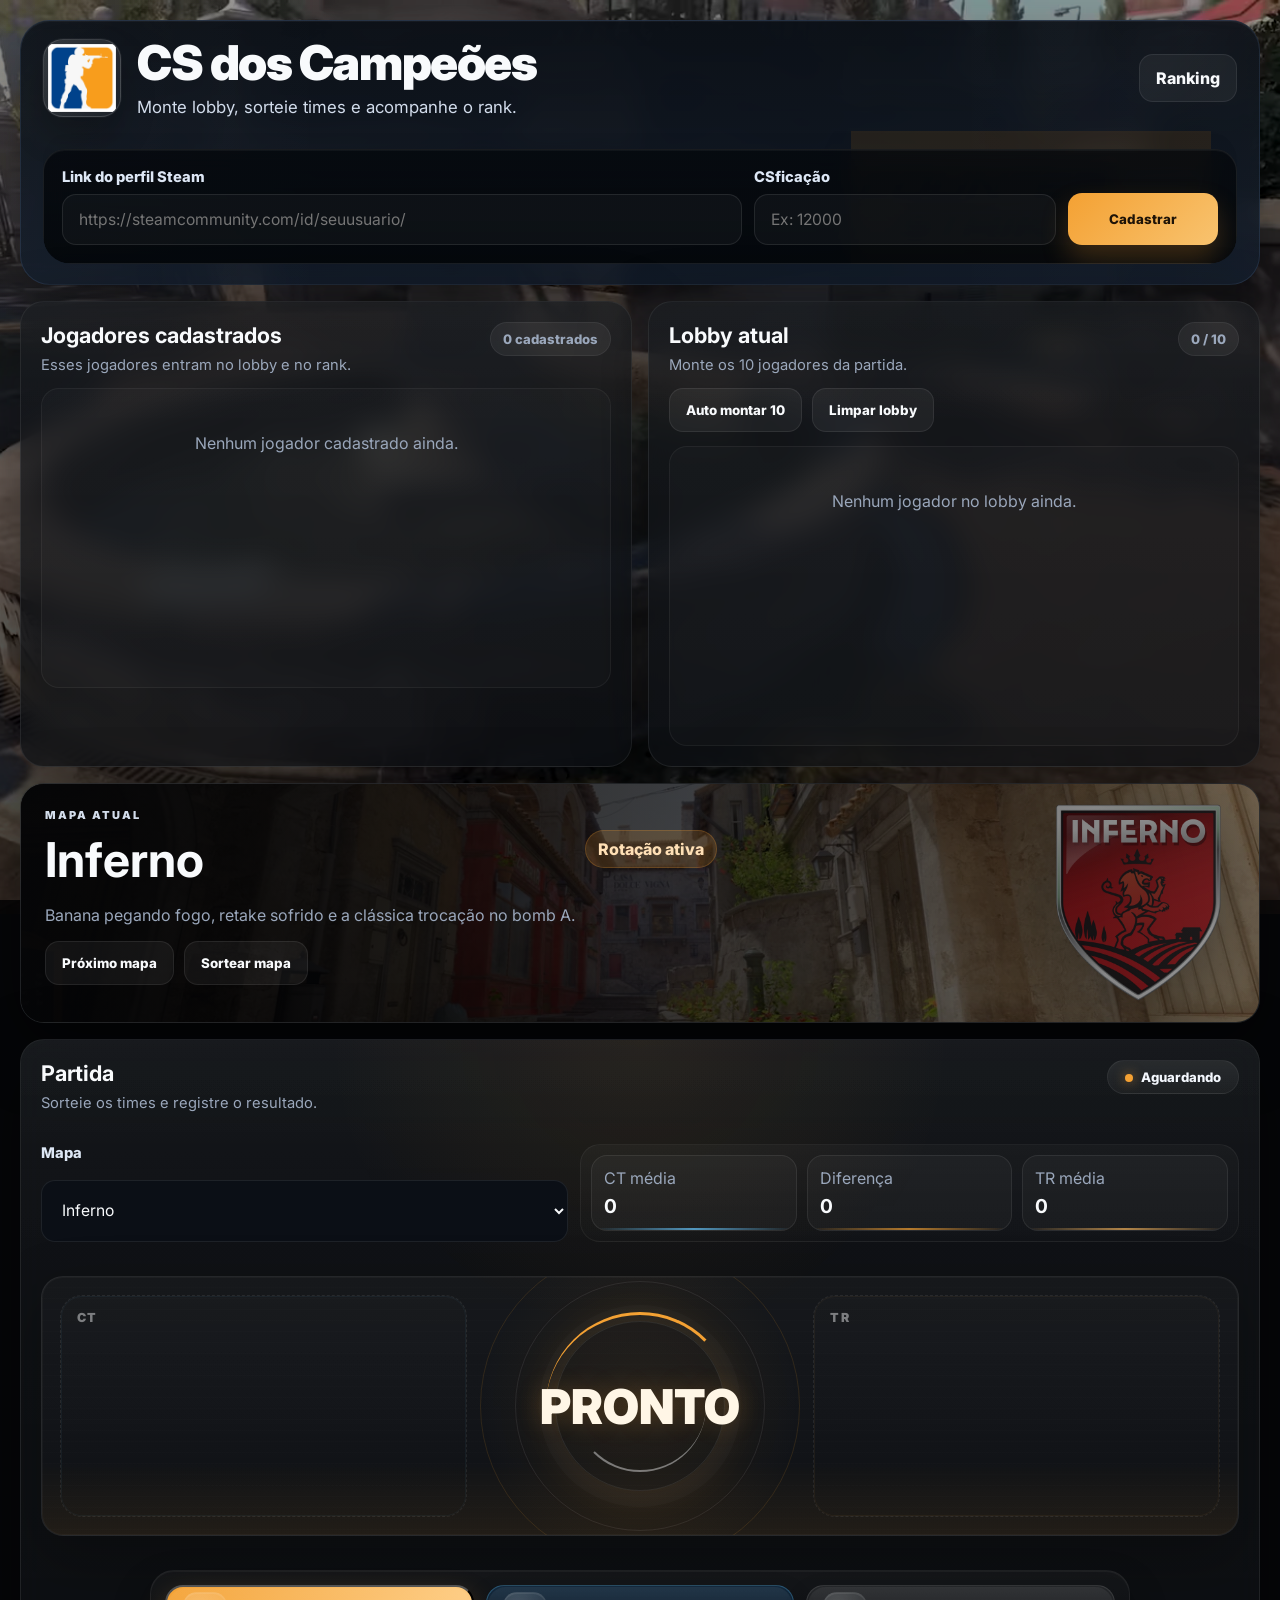
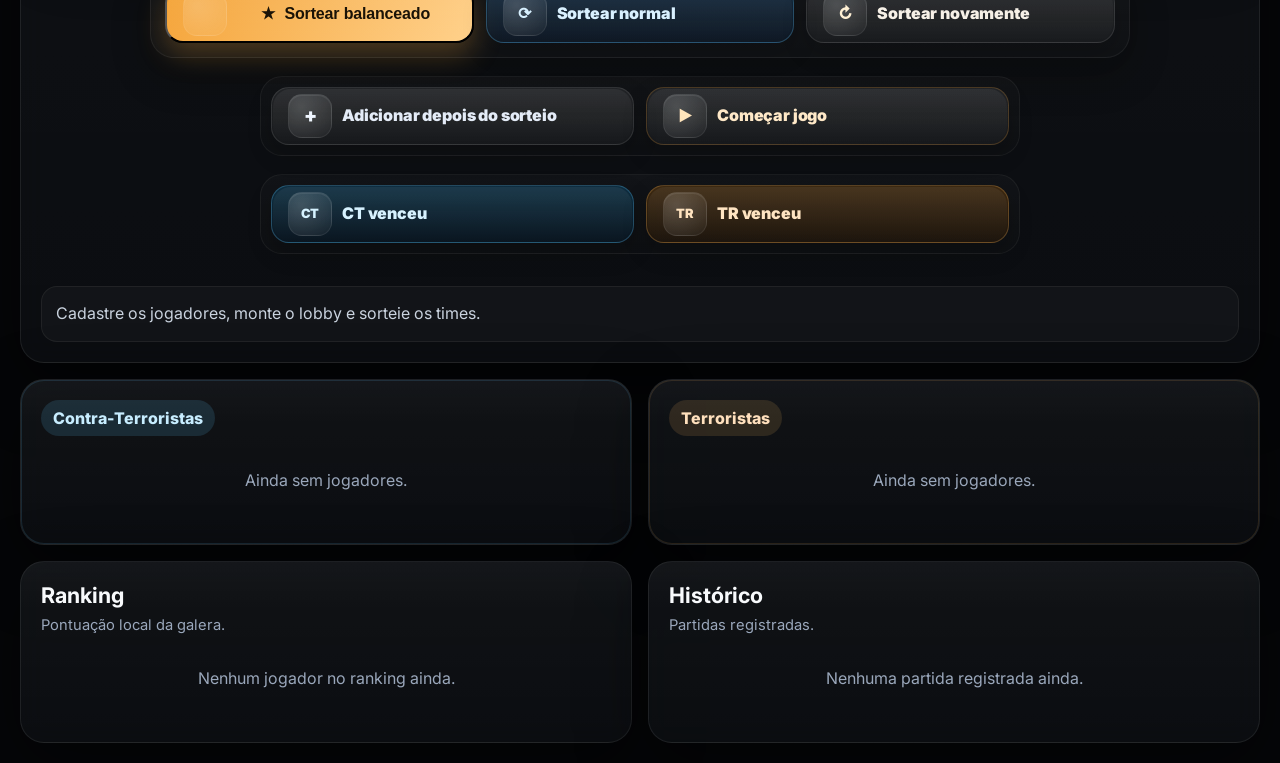
==== commit 062341aa: "Reduce repeated hero text and refine background logo" ====
--- a/index.html
+++ b/index.html
@@ -20,11 +20,11 @@
   <div class="app-shell app-shell-compact">
     <section class="hero-super-panel glass">
       <header class="top-nav compact-top-nav unified-top-bar integrated-top-bar">
-        <div class="brand-lockup compact-brand enhanced-brand-lockup">
+        <div class="brand-lockup compact-brand enhanced-brand-lockup single-hero-brand-row">
           <div class="brand-mark logo-mark enhanced-logo-mark">
             <img src="logo.png" alt="CS dos Campeões" class="brand-logo-image main-site-logo">
           </div>
-          <div class="brand-texts enhanced-brand-texts">
+          <div class="brand-texts enhanced-brand-texts compact-hero-texts">
             <strong class="brand-title">CS dos Campeões</strong>
             <span class="brand-subtitle">Monte lobby, sorteie times e acompanhe o rank.</span>
           </div>
@@ -37,10 +37,6 @@
       <section class="register-hero compact-register-hero hero-with-brand-overlay merged-hero-block">
         <div class="hero-brand-bg" aria-hidden="true">
           <img src="Counter_Strike_2_Logo.png" alt="" class="hero-brand-bg-image">
-        </div>
-        <div class="register-hero-copy simple-hero-copy hero-copy-elevated">
-          <h1>CS dos Campeões</h1>
-          <p>Cadastro rápido para montar lobbies e entrar no sistema de pontuação.</p>
         </div>
 
         <div class="register-card glass-lite enhanced-register-card" id="cadastro">
--- a/styles.css
+++ b/styles.css
@@ -2421,3 +2421,64 @@
     padding-top: 12px;
   }
 }
+
+.single-hero-brand-row {
+  align-items: center;
+}
+
+.compact-hero-texts .brand-title {
+  font-size: clamp(2rem, 4vw, 3rem);
+  line-height: .98;
+}
+
+.compact-hero-texts .brand-subtitle {
+  font-size: 1.05rem;
+  color: #d2dceb;
+}
+
+.hero-super-panel .brand-title + .brand-subtitle {
+  margin-top: 6px;
+}
+
+.hero-super-panel .hero-brand-bg {
+  justify-content: flex-end;
+  align-items: center;
+  padding-right: 26px;
+  padding-top: 8px;
+}
+
+.hero-super-panel .hero-brand-bg-image {
+  width: min(360px, 30vw);
+  max-width: 34%;
+  opacity: .10;
+  transform: translateY(4px);
+}
+
+.hero-super-panel .merged-hero-block {
+  padding-top: 8px;
+}
+
+.hero-super-panel .enhanced-register-card {
+  margin-top: 10px;
+}
+
+@media (max-width: 720px) {
+  .compact-hero-texts .brand-title {
+    font-size: 1.7rem;
+  }
+
+  .compact-hero-texts .brand-subtitle {
+    font-size: .95rem;
+  }
+
+  .hero-super-panel .hero-brand-bg {
+    justify-content: center;
+    padding-right: 0;
+  }
+
+  .hero-super-panel .hero-brand-bg-image {
+    width: 210px;
+    max-width: 62%;
+    opacity: .08;
+  }
+}
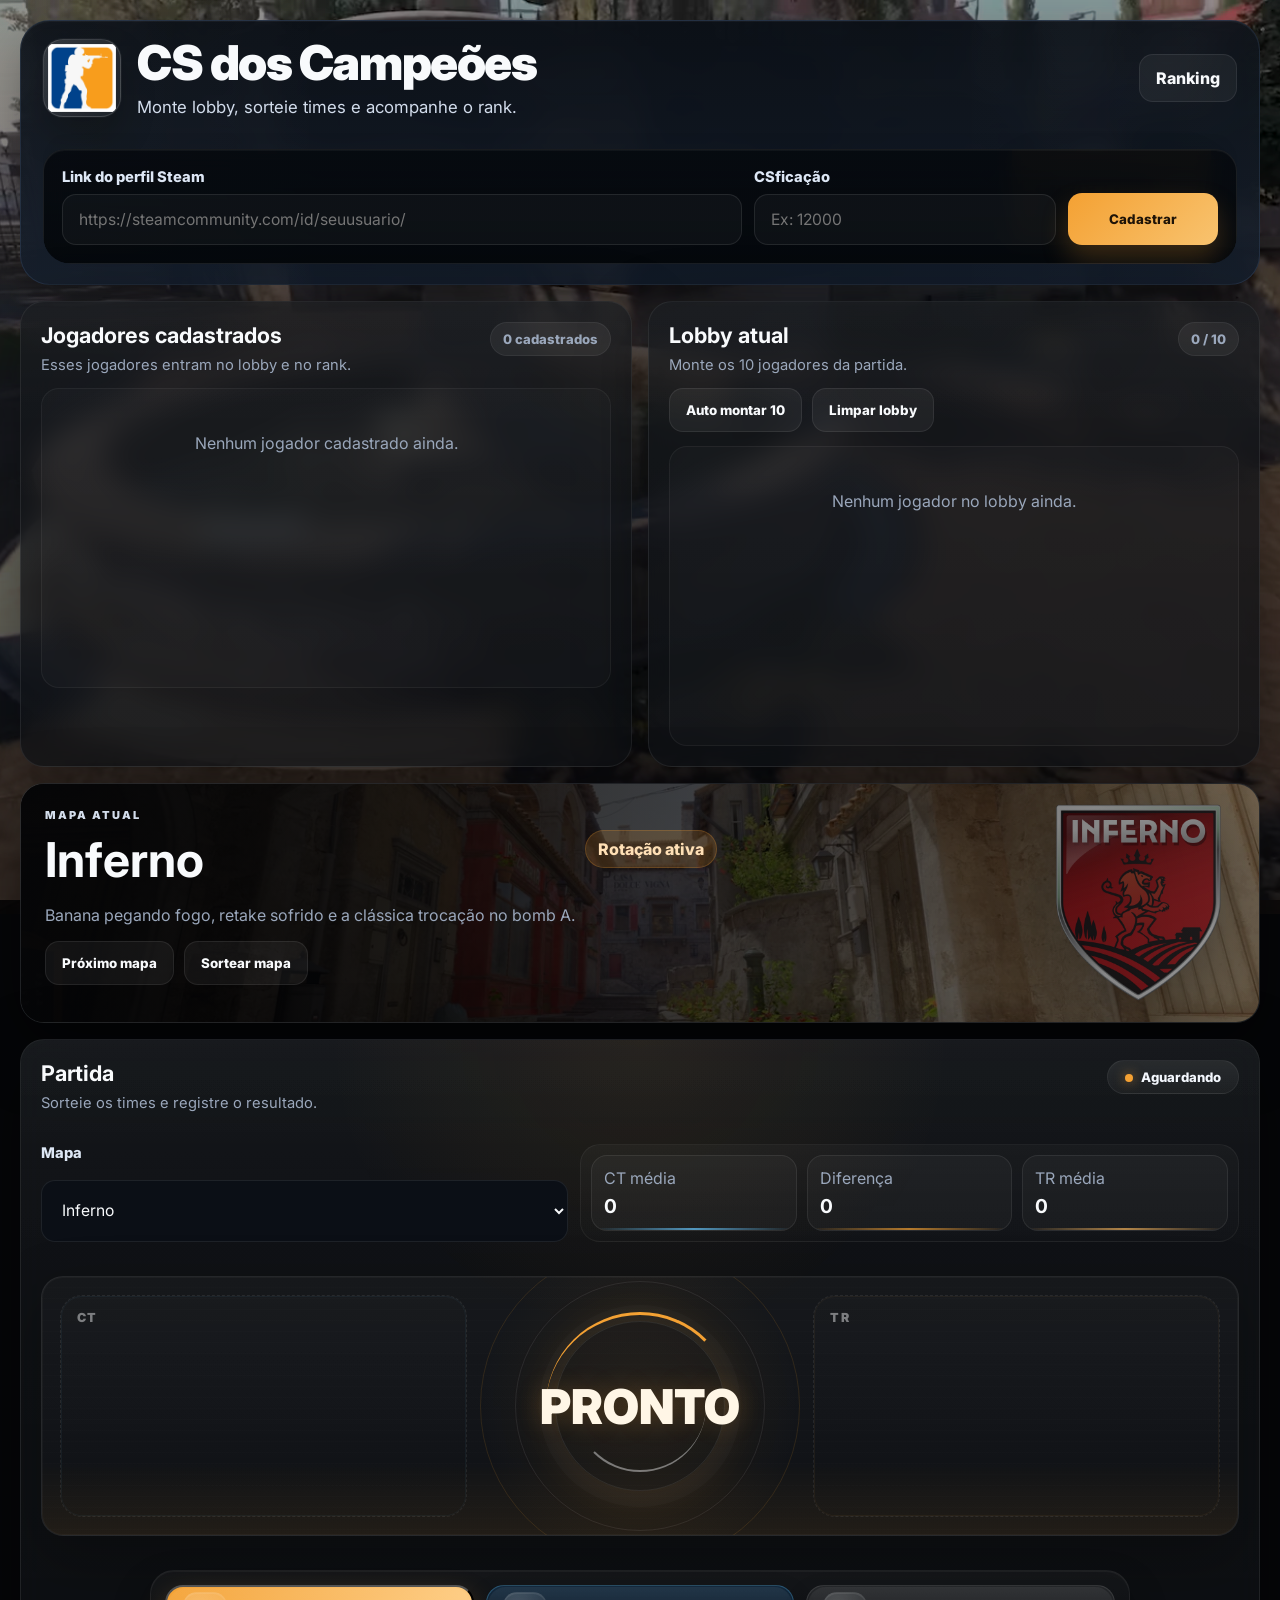
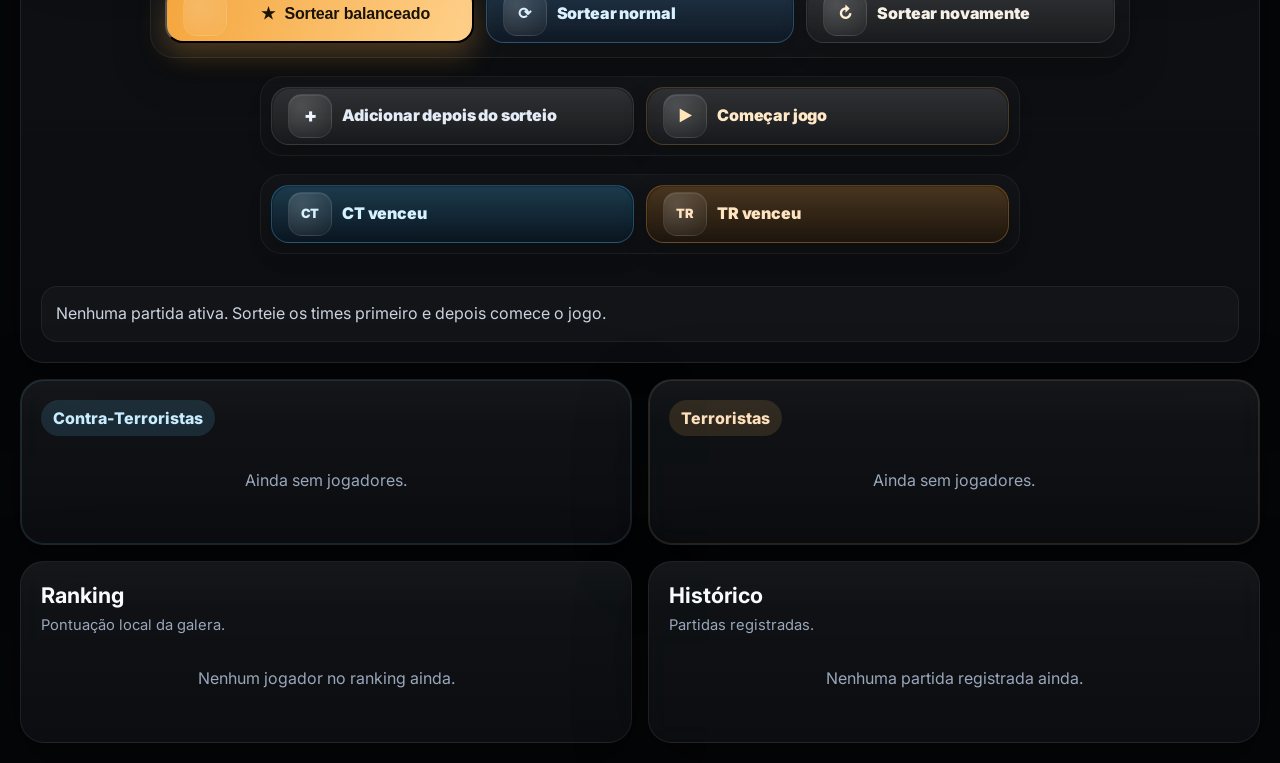
==== commit c57444c0: "Add Supabase global sync for players and ranking" ====
--- a/index.html
+++ b/index.html
@@ -290,6 +290,8 @@
     </div>
   </div>
 
+  <script src="https://cdn.jsdelivr.net/npm/@supabase/supabase-js@2"></script>
+  <script src="supabase.js"></script>
   <script src="app.js"></script>
 </body>
 </html>
--- a/styles.css
+++ b/styles.css
@@ -2482,3 +2482,31 @@
     opacity: .08;
   }
 }
+
+.hero-super-panel .hero-brand-bg {
+  justify-content: flex-end;
+  align-items: stretch;
+  inset: 0;
+  padding: 18px 26px 18px 52%;
+}
+
+.hero-super-panel .hero-brand-bg-image {
+  width: 100%;
+  max-width: none;
+  height: 100%;
+  object-fit: contain;
+  object-position: center right;
+  opacity: .12;
+  transform: none;
+}
+
+@media (max-width: 720px) {
+  .hero-super-panel .hero-brand-bg {
+    padding: 12px 12px 12px 44%;
+  }
+
+  .hero-super-panel .hero-brand-bg-image {
+    object-position: center;
+    opacity: .08;
+  }
+}
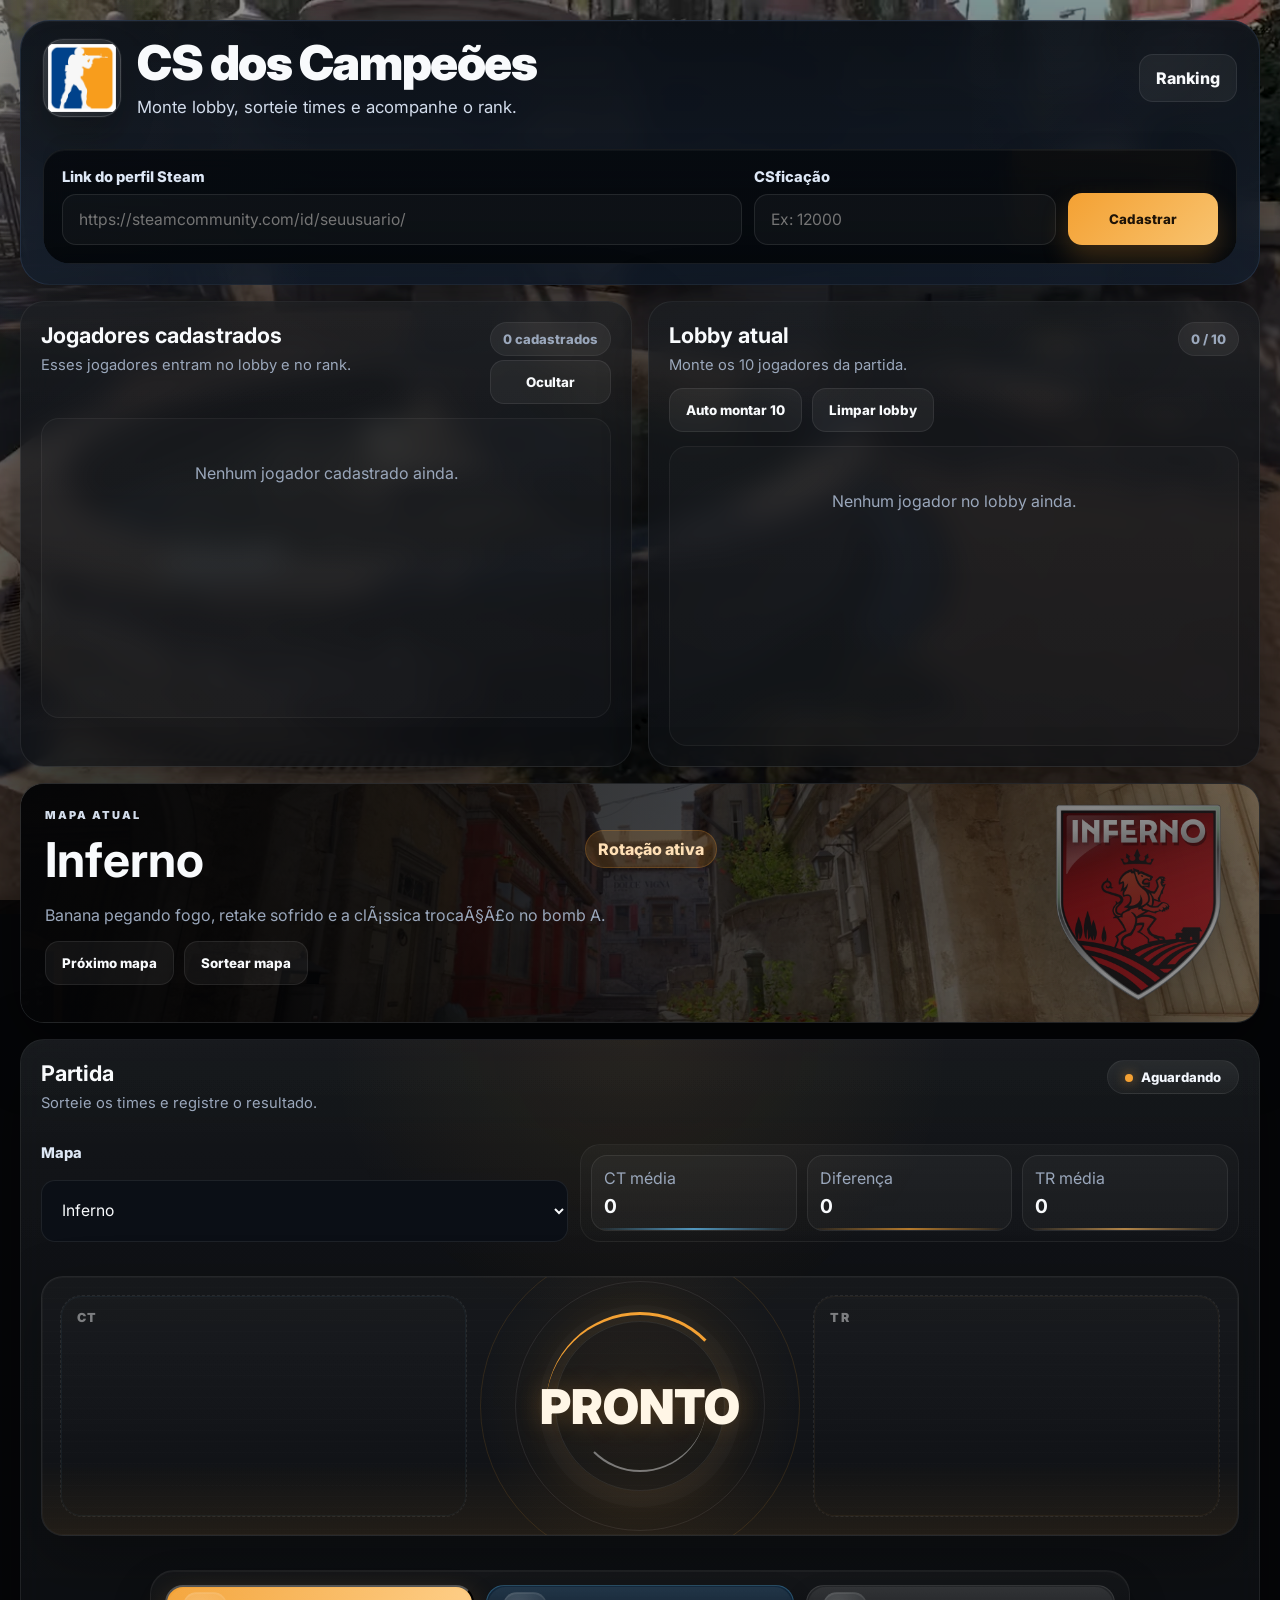
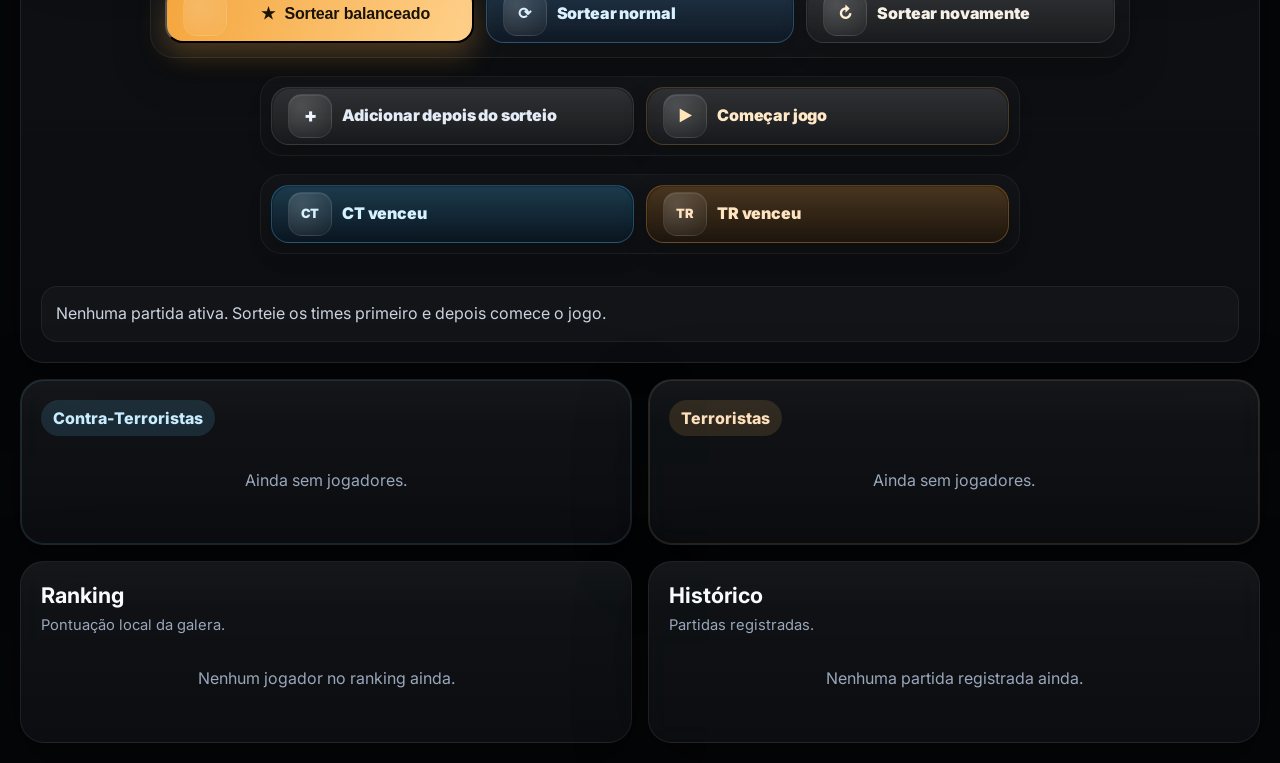
==== commit bcca5de5: "Improve player database list with collapse and scroll" ====
--- a/index.html
+++ b/index.html
@@ -63,16 +63,21 @@
     </section>
 
     <main class="compact-main-grid">
-      <section class="panel glass player-db-panel compact-panel">
-        <div class="panel-header compact-panel-header">
+      <section class="panel glass player-db-panel compact-panel is-collapsible" id="databasePanel">
+        <div class="panel-header compact-panel-header collapsible-panel-header">
           <div>
             <h2>Jogadores cadastrados</h2>
             <p class="panel-text">Esses jogadores entram no lobby e no rank.</p>
           </div>
-          <span class="small-pill" id="databaseCount">0 cadastrados</span>
-        </div>
-        <div class="name-list-wrap compact-list-wrap">
-          <ul id="databasePlayerList" class="name-list"></ul>
+          <div class="panel-header-actions">
+            <span class="small-pill" id="databaseCount">0 cadastrados</span>
+            <button id="toggleDatabasePanelBtn" class="ghost-btn compact-btn collapse-toggle-btn" type="button" aria-expanded="true" aria-controls="databasePanelBody">Ocultar</button>
+          </div>
+        </div>
+        <div class="collapsible-panel-body" id="databasePanelBody">
+          <div class="name-list-wrap compact-list-wrap database-scroll-wrap">
+            <ul id="databasePlayerList" class="name-list"></ul>
+          </div>
         </div>
       </section>
 
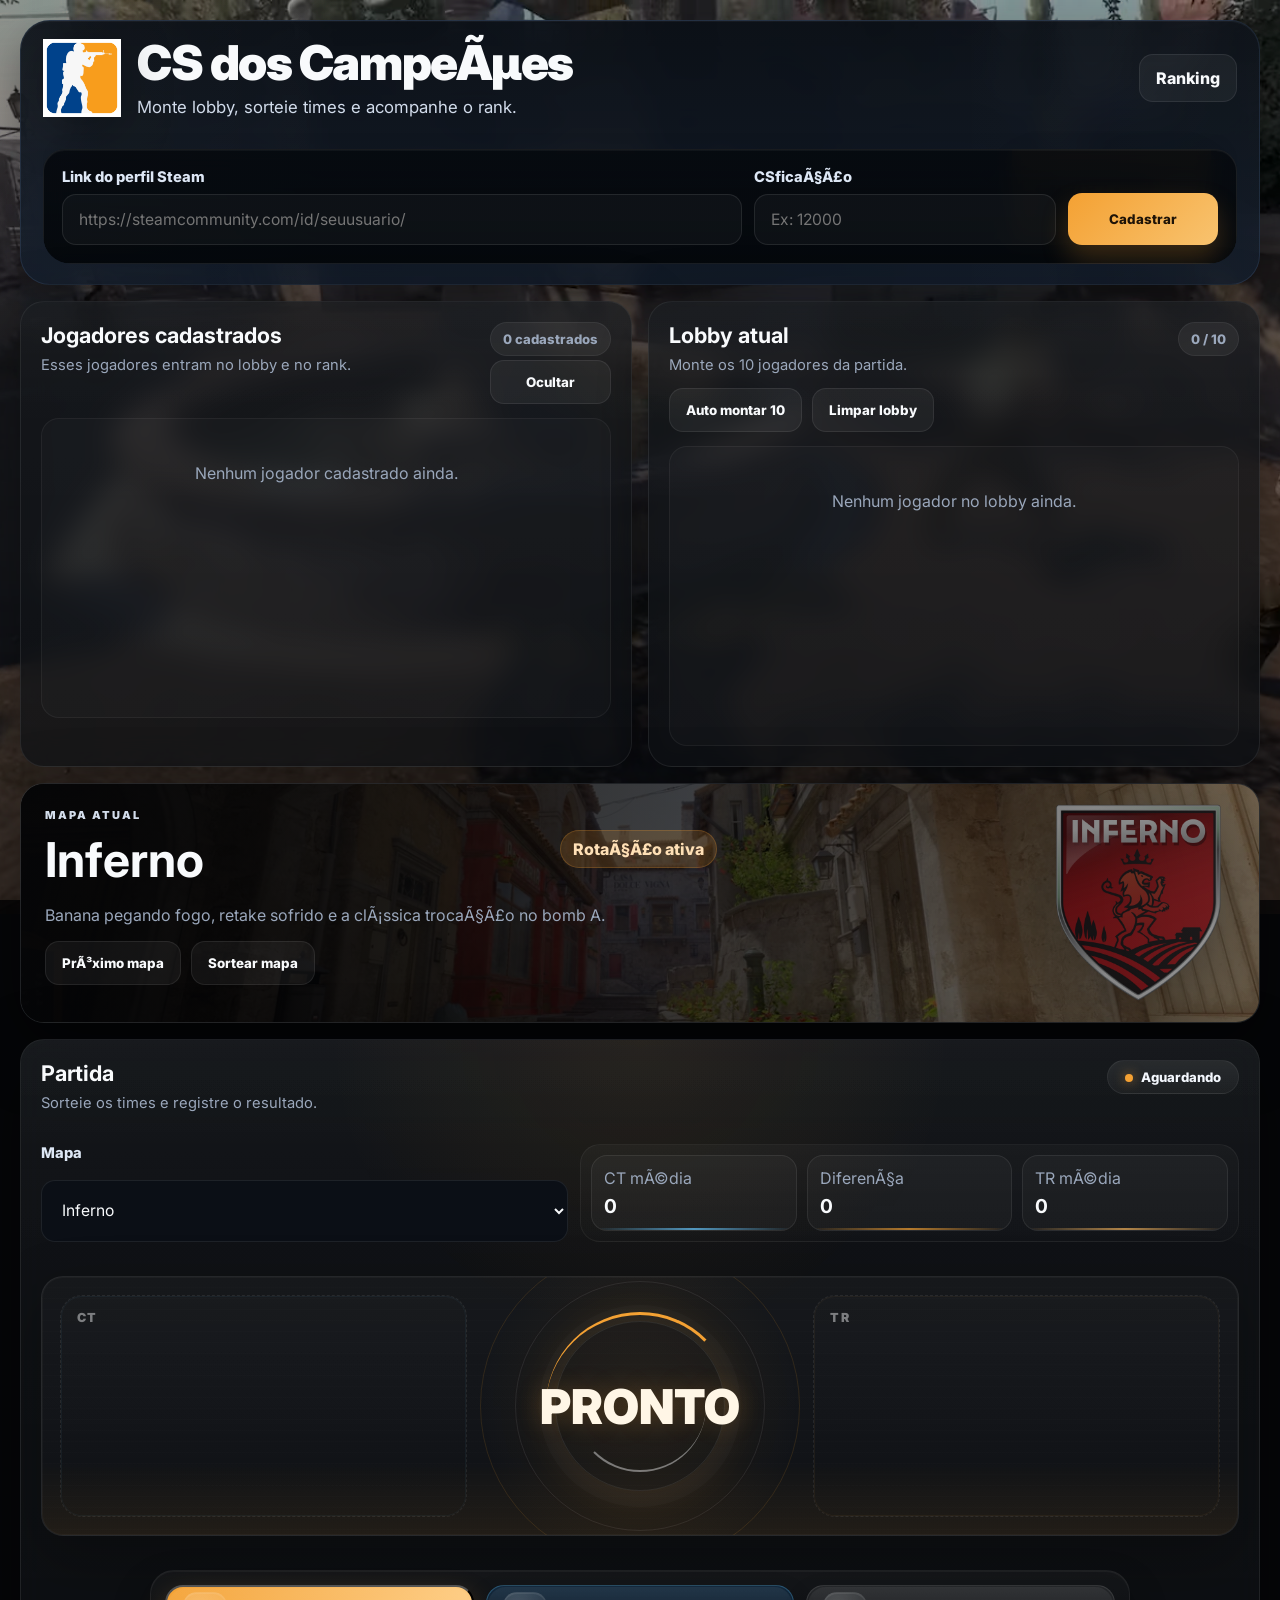
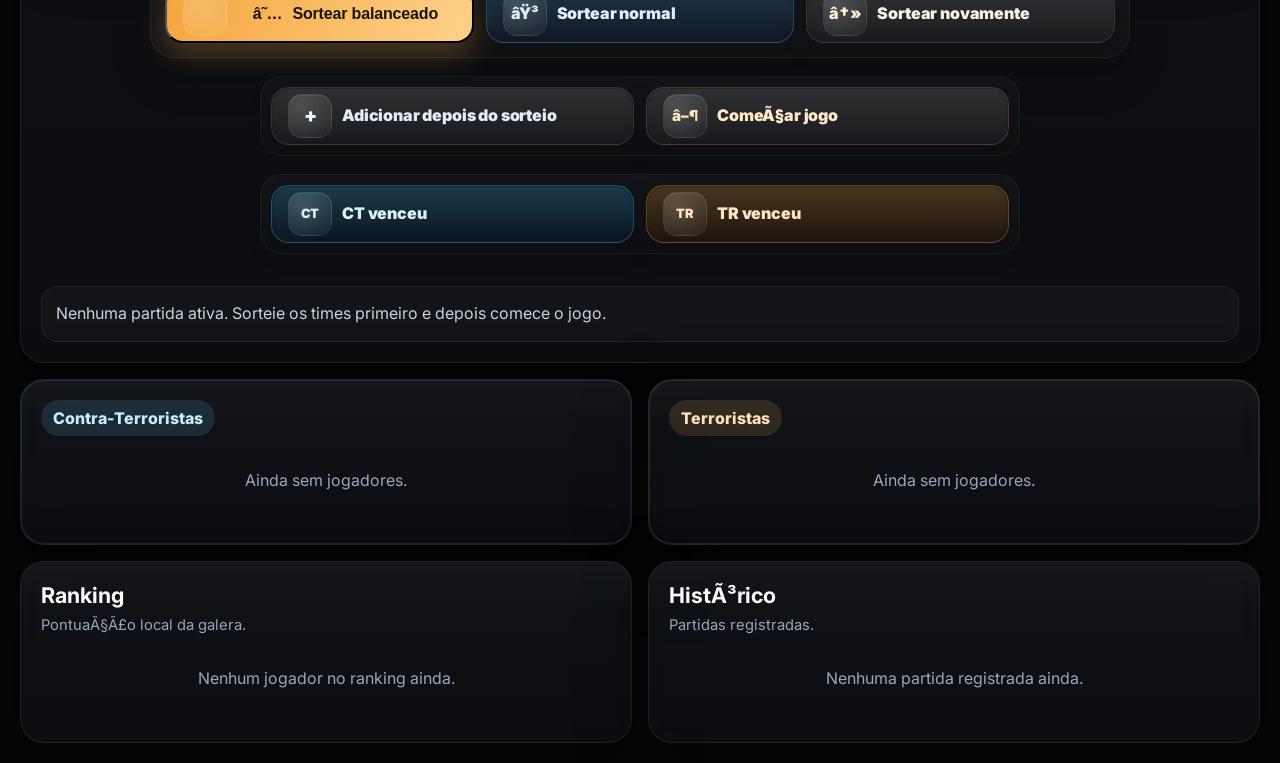
==== commit 7a468da4: "Sanitize broken text encoding across UI" ====
--- a/index.html
+++ b/index.html
@@ -1,9 +1,9 @@
-<!DOCTYPE html>
+﻿<!DOCTYPE html>
 <html lang="pt-BR">
 <head>
   <meta charset="UTF-8" />
   <meta name="viewport" content="width=device-width, initial-scale=1.0" />
-  <title>CS dos Campeões</title>
+  <title>CS dos CampeÃµes</title>
   <link rel="preconnect" href="https://fonts.googleapis.com">
   <link rel="preconnect" href="https://fonts.gstatic.com" crossorigin>
   <link href="https://fonts.googleapis.com/css2?family=Inter:wght@400;500;700;800;900&display=swap" rel="stylesheet">
@@ -22,10 +22,10 @@
       <header class="top-nav compact-top-nav unified-top-bar integrated-top-bar">
         <div class="brand-lockup compact-brand enhanced-brand-lockup single-hero-brand-row">
           <div class="brand-mark logo-mark enhanced-logo-mark">
-            <img src="logo.png" alt="CS dos Campeões" class="brand-logo-image main-site-logo">
+            <img src="logo.png" alt="CS dos CampeÃµes" class="brand-logo-image main-site-logo">
           </div>
           <div class="brand-texts enhanced-brand-texts compact-hero-texts">
-            <strong class="brand-title">CS dos Campeões</strong>
+            <strong class="brand-title">CS dos CampeÃµes</strong>
             <span class="brand-subtitle">Monte lobby, sorteie times e acompanhe o rank.</span>
           </div>
         </div>
@@ -46,7 +46,7 @@
               <input id="steamProfileInput" type="url" placeholder="https://steamcommunity.com/id/seuusuario/" autocomplete="url" />
             </div>
             <div class="steam-input-stack steam-skill-stack">
-              <label for="playerSkillInput">CSficação</label>
+              <label for="playerSkillInput">CSficaÃ§Ã£o</label>
               <input id="playerSkillInput" type="number" min="0" step="1" placeholder="Ex: 12000" />
             </div>
             <button id="addPlayerBtn" class="primary-cta primary-register-btn">Cadastrar</button>
@@ -109,11 +109,11 @@
             <p class="eyebrow">Mapa atual</p>
             <h2 id="mapNameDisplay">Inferno</h2>
           </div>
-          <span class="map-chip">Rotação ativa</span>
-        </div>
-        <p id="mapDescription" class="map-description">Clássico, caótico, utilitária voando e amigo gritando no Discord.</p>
+          <span class="map-chip">RotaÃ§Ã£o ativa</span>
+        </div>
+        <p id="mapDescription" class="map-description">ClÃ¡ssico, caÃ³tico, utilitÃ¡ria voando e amigo gritando no Discord.</p>
         <div class="map-actions-row">
-          <button id="nextMapBtn" class="ghost-btn">Próximo mapa</button>
+          <button id="nextMapBtn" class="ghost-btn">PrÃ³ximo mapa</button>
           <button id="randomMapBtn" class="ghost-btn">Sortear mapa</button>
         </div>
         <div class="map-roulette hidden" id="mapRoulette">
@@ -140,15 +140,15 @@
 
         <div class="balance-strip compact-balance-strip" id="balanceStrip">
           <div class="balance-box ct-balance">
-            <span>CT média</span>
+            <span>CT mÃ©dia</span>
             <strong id="ctAverageDisplay">0</strong>
           </div>
           <div class="balance-box diff-balance">
-            <span>Diferença</span>
+            <span>DiferenÃ§a</span>
             <strong id="balanceDiffDisplay">0</strong>
           </div>
           <div class="balance-box t-balance">
-            <span>TR média</span>
+            <span>TR mÃ©dia</span>
             <strong id="tAverageDisplay">0</strong>
           </div>
         </div>
@@ -182,7 +182,7 @@
 
       <div class="primary-actions-grid compact-secondary-actions">
         <button id="addAfterDrawBtn" class="ghost-btn">Adicionar depois do sorteio</button>
-        <button id="startMatchBtn" class="control-btn start-btn">Começar jogo</button>
+        <button id="startMatchBtn" class="control-btn start-btn">ComeÃ§ar jogo</button>
       </div>
 
       <div class="winner-actions-grid compact-winner-actions">
@@ -216,7 +216,7 @@
         <div class="panel-header compact-panel-header">
           <div>
             <h2>Ranking</h2>
-            <p class="panel-text">Pontuação local da galera.</p>
+            <p class="panel-text">PontuaÃ§Ã£o local da galera.</p>
           </div>
         </div>
         <ul id="rankingList" class="ranking-list"></ul>
@@ -225,7 +225,7 @@
       <article class="panel glass history-panel compact-panel">
         <div class="panel-header history-header compact-panel-header">
           <div>
-            <h2>Histórico</h2>
+            <h2>HistÃ³rico</h2>
             <p class="panel-text">Partidas registradas.</p>
           </div>
           <div id="historyAdminActions" class="history-admin-actions hidden"><button id="resetHistoryBtn" class="ghost-btn compact-btn">Resetar dados</button></div>
@@ -268,7 +268,7 @@
       </div>
 
       <div class="modal-actions">
-        <button id="saveEditBtn" class="secondary-btn">Salvar alterações</button>
+        <button id="saveEditBtn" class="secondary-btn">Salvar alteraÃ§Ãµes</button>
       </div>
     </div>
   </div>
@@ -276,7 +276,7 @@
   <div class="modal-backdrop hidden" id="skillModal">
     <div class="modal-card glass skill-modal-card">
       <div class="panel-header">
-        <h2>Atualizar CSficação</h2>
+        <h2>Atualizar CSficaÃ§Ã£o</h2>
         <button id="closeSkillModalBtn" class="ghost-btn compact-btn">Fechar</button>
       </div>
 
@@ -284,13 +284,13 @@
 
       <div class="modal-grid skill-modal-grid">
         <div>
-          <label for="editSkillInput">Nova CSficação</label>
+          <label for="editSkillInput">Nova CSficaÃ§Ã£o</label>
           <input id="editSkillInput" type="number" min="0" step="1" placeholder="Ex: 14500" />
         </div>
       </div>
 
       <div class="modal-actions">
-        <button id="saveSkillBtn" class="secondary-btn">Salvar CSficação</button>
+        <button id="saveSkillBtn" class="secondary-btn">Salvar CSficaÃ§Ã£o</button>
       </div>
     </div>
   </div>
@@ -299,4 +299,4 @@
   <script src="supabase.js"></script>
   <script src="app.js"></script>
 </body>
-</html>+</html>
--- a/styles.css
+++ b/styles.css
@@ -1,4 +1,4 @@
-:root {
+﻿:root {
   --bg: #050608;
   --panel: rgba(9, 12, 16, 0.74);
   --panel-soft: rgba(255,255,255,.04);
@@ -1633,12 +1633,12 @@
 }
 
 .shuffle-btn .btn-label::before {
-  content: '★';
+  content: 'â˜…';
   font-size: 1rem;
 }
 
 .random-draw-btn::after {
-  content: '⟳';
+  content: 'âŸ³';
   display: grid;
   place-items: center;
   font-size: 1rem;
@@ -1646,7 +1646,7 @@
 }
 
 #rerollBtn::after {
-  content: '↻';
+  content: 'â†»';
   display: grid;
   place-items: center;
   font-size: 1rem;
@@ -1662,7 +1662,7 @@
 }
 
 #startMatchBtn::after {
-  content: '▶';
+  content: 'â–¶';
   display: grid;
   place-items: center;
   font-size: .95rem;
@@ -2510,3 +2510,27 @@
     opacity: .08;
   }
 }
+
+.brand-mark.enhanced-logo-mark {
+  background: transparent;
+  padding: 0;
+  border: none;
+  box-shadow: none;
+  overflow: visible;
+}
+
+.brand-mark.enhanced-logo-mark .main-site-logo {
+  width: 100%;
+  height: 100%;
+  object-fit: contain;
+  transform: none;
+  filter: drop-shadow(0 10px 24px rgba(0, 0, 0, .28));
+}
+
+@media (max-width: 720px) {
+  .brand-mark.enhanced-logo-mark .main-site-logo {
+    filter: drop-shadow(0 8px 18px rgba(0, 0, 0, .24));
+  }
+}
+
+
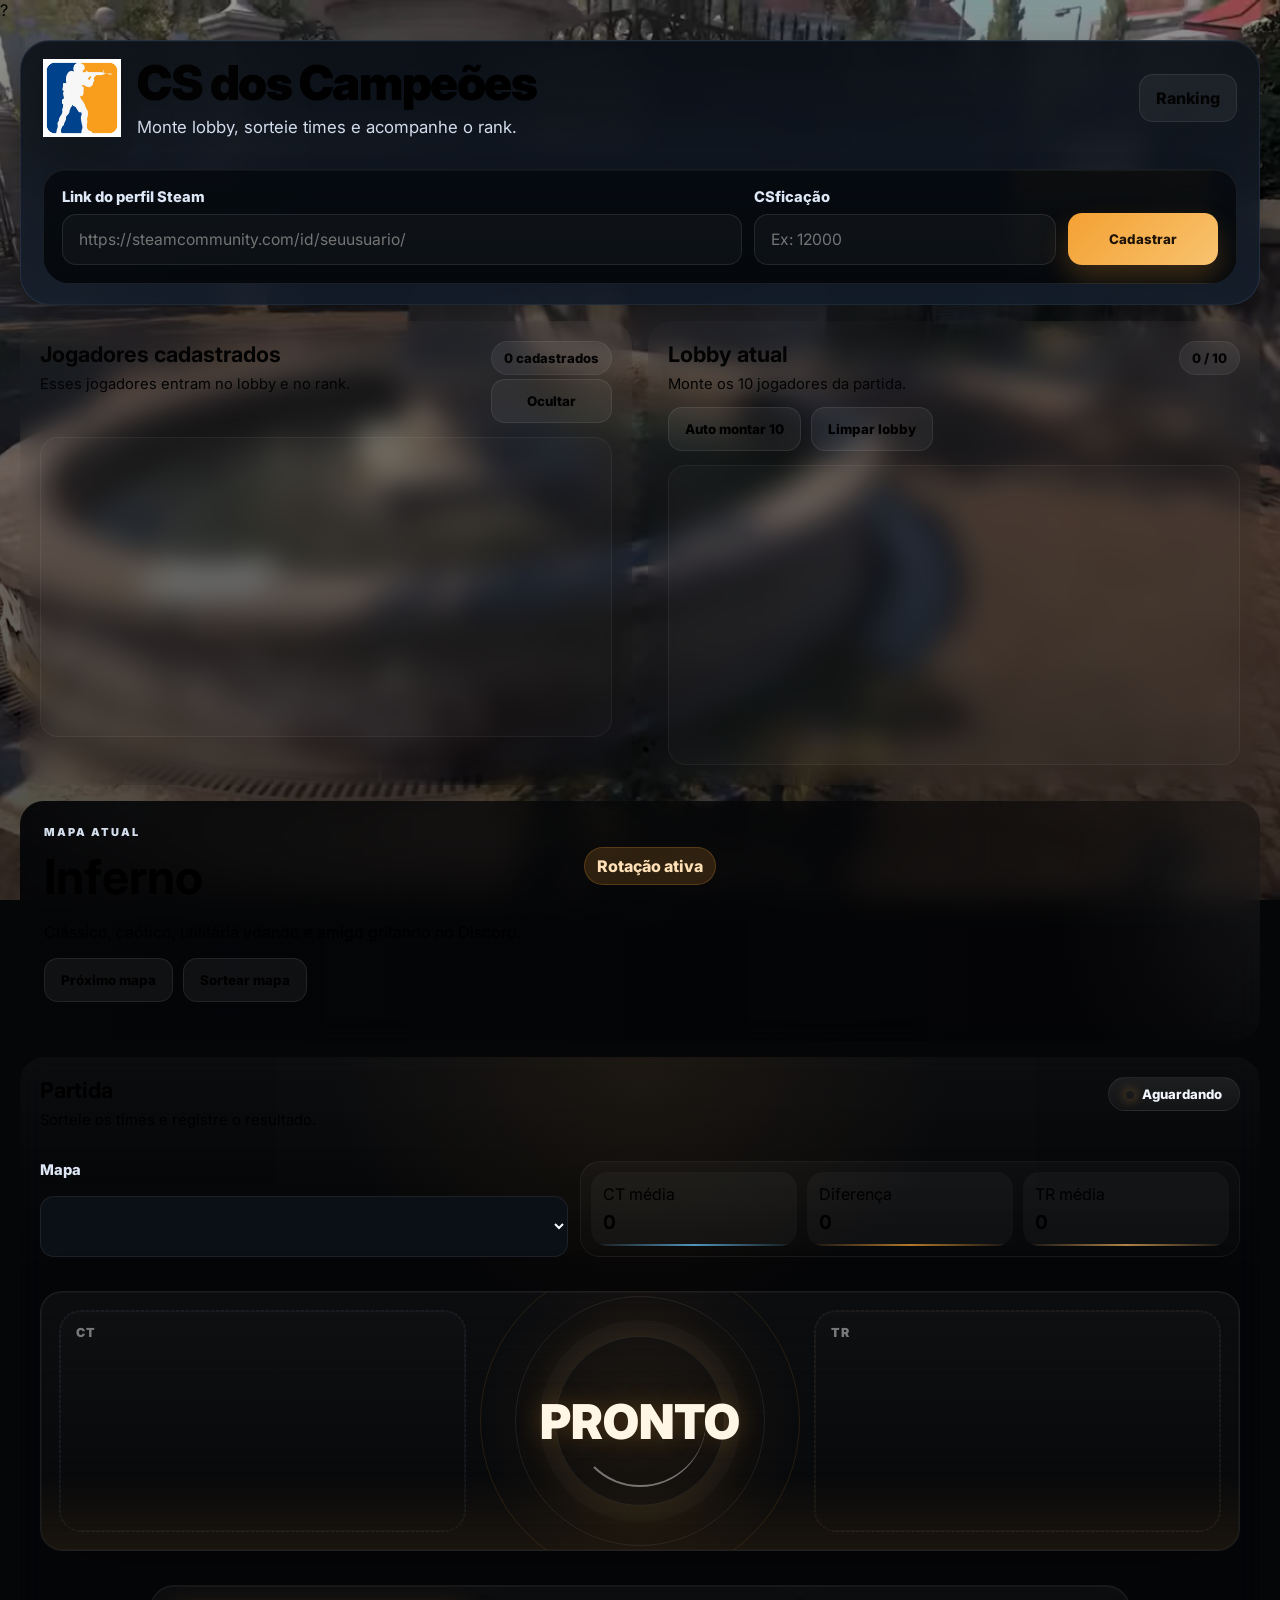
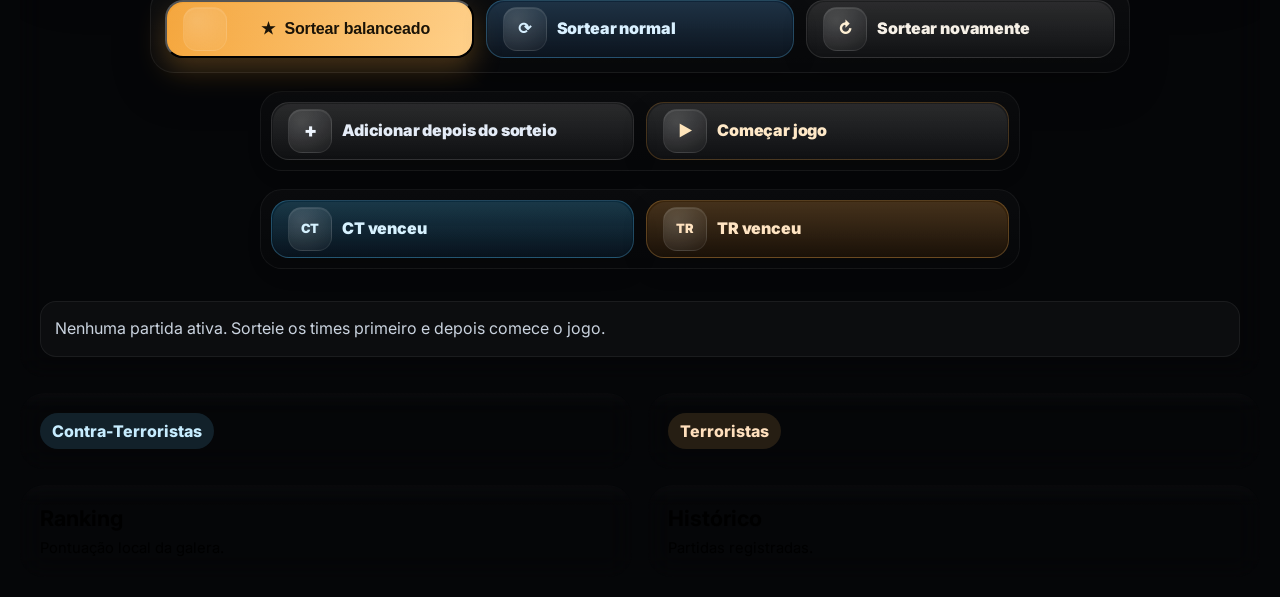
==== commit 824f8b91: "Fix mojibake and normalize UI text" ====
--- a/index.html
+++ b/index.html
@@ -1,9 +1,9 @@
-﻿<!DOCTYPE html>
+?<!DOCTYPE html>
 <html lang="pt-BR">
 <head>
   <meta charset="UTF-8" />
   <meta name="viewport" content="width=device-width, initial-scale=1.0" />
-  <title>CS dos CampeÃµes</title>
+  <title>CS dos Campeões</title>
   <link rel="preconnect" href="https://fonts.googleapis.com">
   <link rel="preconnect" href="https://fonts.gstatic.com" crossorigin>
   <link href="https://fonts.googleapis.com/css2?family=Inter:wght@400;500;700;800;900&display=swap" rel="stylesheet">
@@ -22,10 +22,10 @@
       <header class="top-nav compact-top-nav unified-top-bar integrated-top-bar">
         <div class="brand-lockup compact-brand enhanced-brand-lockup single-hero-brand-row">
           <div class="brand-mark logo-mark enhanced-logo-mark">
-            <img src="logo.png" alt="CS dos CampeÃµes" class="brand-logo-image main-site-logo">
+            <img src="logo.png" alt="CS dos Campeões" class="brand-logo-image main-site-logo">
           </div>
           <div class="brand-texts enhanced-brand-texts compact-hero-texts">
-            <strong class="brand-title">CS dos CampeÃµes</strong>
+            <strong class="brand-title">CS dos Campeões</strong>
             <span class="brand-subtitle">Monte lobby, sorteie times e acompanhe o rank.</span>
           </div>
         </div>
@@ -46,7 +46,7 @@
               <input id="steamProfileInput" type="url" placeholder="https://steamcommunity.com/id/seuusuario/" autocomplete="url" />
             </div>
             <div class="steam-input-stack steam-skill-stack">
-              <label for="playerSkillInput">CSficaÃ§Ã£o</label>
+              <label for="playerSkillInput">CSficação</label>
               <input id="playerSkillInput" type="number" min="0" step="1" placeholder="Ex: 12000" />
             </div>
             <button id="addPlayerBtn" class="primary-cta primary-register-btn">Cadastrar</button>
@@ -109,11 +109,11 @@
             <p class="eyebrow">Mapa atual</p>
             <h2 id="mapNameDisplay">Inferno</h2>
           </div>
-          <span class="map-chip">RotaÃ§Ã£o ativa</span>
-        </div>
-        <p id="mapDescription" class="map-description">ClÃ¡ssico, caÃ³tico, utilitÃ¡ria voando e amigo gritando no Discord.</p>
+          <span class="map-chip">Rotação ativa</span>
+        </div>
+        <p id="mapDescription" class="map-description">Clássico, caótico, utilitária voando e amigo gritando no Discord.</p>
         <div class="map-actions-row">
-          <button id="nextMapBtn" class="ghost-btn">PrÃ³ximo mapa</button>
+          <button id="nextMapBtn" class="ghost-btn">Próximo mapa</button>
           <button id="randomMapBtn" class="ghost-btn">Sortear mapa</button>
         </div>
         <div class="map-roulette hidden" id="mapRoulette">
@@ -140,15 +140,15 @@
 
         <div class="balance-strip compact-balance-strip" id="balanceStrip">
           <div class="balance-box ct-balance">
-            <span>CT mÃ©dia</span>
+            <span>CT média</span>
             <strong id="ctAverageDisplay">0</strong>
           </div>
           <div class="balance-box diff-balance">
-            <span>DiferenÃ§a</span>
+            <span>Diferença</span>
             <strong id="balanceDiffDisplay">0</strong>
           </div>
           <div class="balance-box t-balance">
-            <span>TR mÃ©dia</span>
+            <span>TR média</span>
             <strong id="tAverageDisplay">0</strong>
           </div>
         </div>
@@ -182,7 +182,7 @@
 
       <div class="primary-actions-grid compact-secondary-actions">
         <button id="addAfterDrawBtn" class="ghost-btn">Adicionar depois do sorteio</button>
-        <button id="startMatchBtn" class="control-btn start-btn">ComeÃ§ar jogo</button>
+        <button id="startMatchBtn" class="control-btn start-btn">Começar jogo</button>
       </div>
 
       <div class="winner-actions-grid compact-winner-actions">
@@ -216,7 +216,7 @@
         <div class="panel-header compact-panel-header">
           <div>
             <h2>Ranking</h2>
-            <p class="panel-text">PontuaÃ§Ã£o local da galera.</p>
+            <p class="panel-text">Pontuação local da galera.</p>
           </div>
         </div>
         <ul id="rankingList" class="ranking-list"></ul>
@@ -225,7 +225,7 @@
       <article class="panel glass history-panel compact-panel">
         <div class="panel-header history-header compact-panel-header">
           <div>
-            <h2>HistÃ³rico</h2>
+            <h2>Histórico</h2>
             <p class="panel-text">Partidas registradas.</p>
           </div>
           <div id="historyAdminActions" class="history-admin-actions hidden"><button id="resetHistoryBtn" class="ghost-btn compact-btn">Resetar dados</button></div>
@@ -251,7 +251,7 @@
           <label for="editWinnerSelect">Vencedor</label>
           <select id="editWinnerSelect">
             <option value="CT">CT</option>
-            <option value="T">TR</option>
+            <option value="TR">TR</option>
           </select>
         </div>
       </div>
@@ -268,7 +268,7 @@
       </div>
 
       <div class="modal-actions">
-        <button id="saveEditBtn" class="secondary-btn">Salvar alteraÃ§Ãµes</button>
+        <button id="saveEditBtn" class="secondary-btn">Salvar alterações</button>
       </div>
     </div>
   </div>
@@ -276,7 +276,7 @@
   <div class="modal-backdrop hidden" id="skillModal">
     <div class="modal-card glass skill-modal-card">
       <div class="panel-header">
-        <h2>Atualizar CSficaÃ§Ã£o</h2>
+        <h2>Atualizar CSficação</h2>
         <button id="closeSkillModalBtn" class="ghost-btn compact-btn">Fechar</button>
       </div>
 
@@ -284,13 +284,13 @@
 
       <div class="modal-grid skill-modal-grid">
         <div>
-          <label for="editSkillInput">Nova CSficaÃ§Ã£o</label>
+          <label for="editSkillInput">Nova CSficação</label>
           <input id="editSkillInput" type="number" min="0" step="1" placeholder="Ex: 14500" />
         </div>
       </div>
 
       <div class="modal-actions">
-        <button id="saveSkillBtn" class="secondary-btn">Salvar CSficaÃ§Ã£o</button>
+        <button id="saveSkillBtn" class="secondary-btn">Salvar CSficação</button>
       </div>
     </div>
   </div>
--- a/styles.css
+++ b/styles.css
@@ -1,4 +1,4 @@
-﻿:root {
+?:root {
   --bg: #050608;
   --panel: rgba(9, 12, 16, 0.74);
   --panel-soft: rgba(255,255,255,.04);
@@ -1633,12 +1633,12 @@
 }
 
 .shuffle-btn .btn-label::before {
-  content: 'â˜…';
+  content: '★';
   font-size: 1rem;
 }
 
 .random-draw-btn::after {
-  content: 'âŸ³';
+  content: '⟳';
   display: grid;
   place-items: center;
   font-size: 1rem;
@@ -1646,7 +1646,7 @@
 }
 
 #rerollBtn::after {
-  content: 'â†»';
+  content: '↻';
   display: grid;
   place-items: center;
   font-size: 1rem;
@@ -1662,7 +1662,7 @@
 }
 
 #startMatchBtn::after {
-  content: 'â–¶';
+  content: '▶';
   display: grid;
   place-items: center;
   font-size: .95rem;
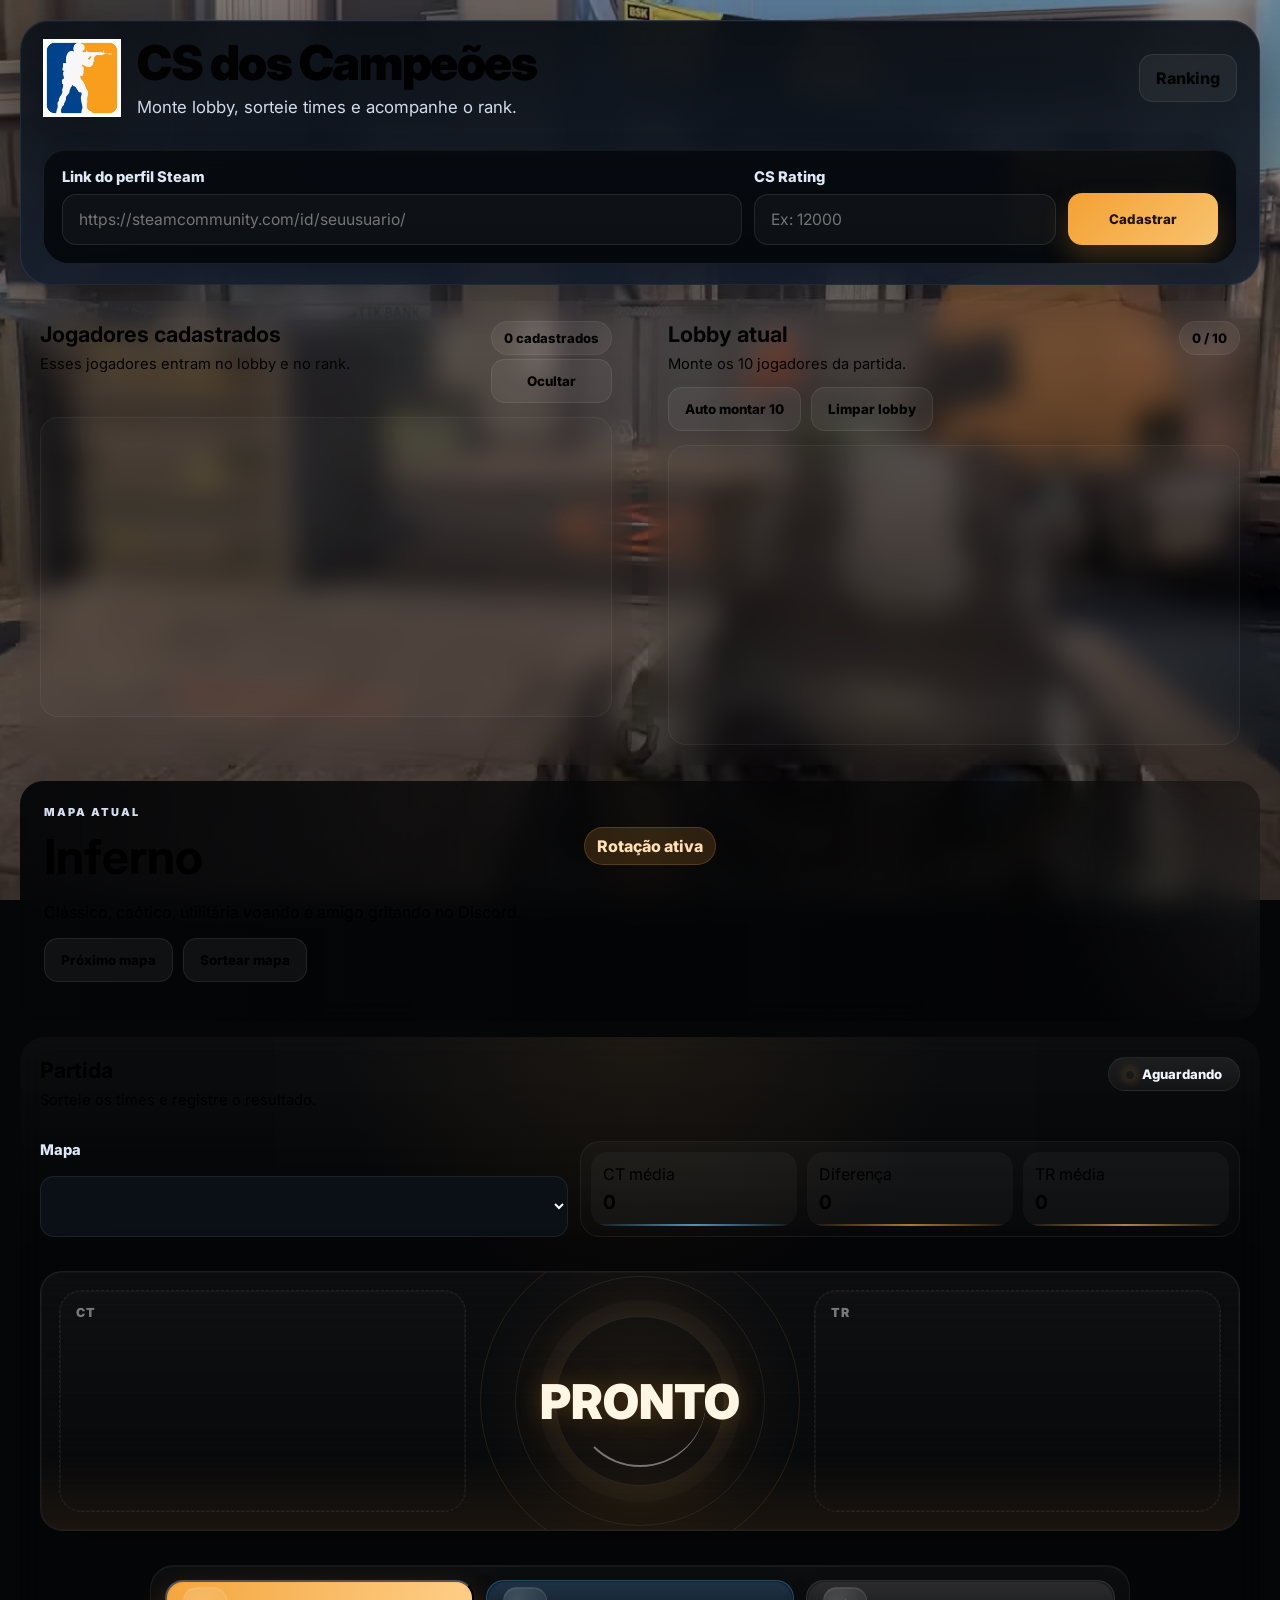
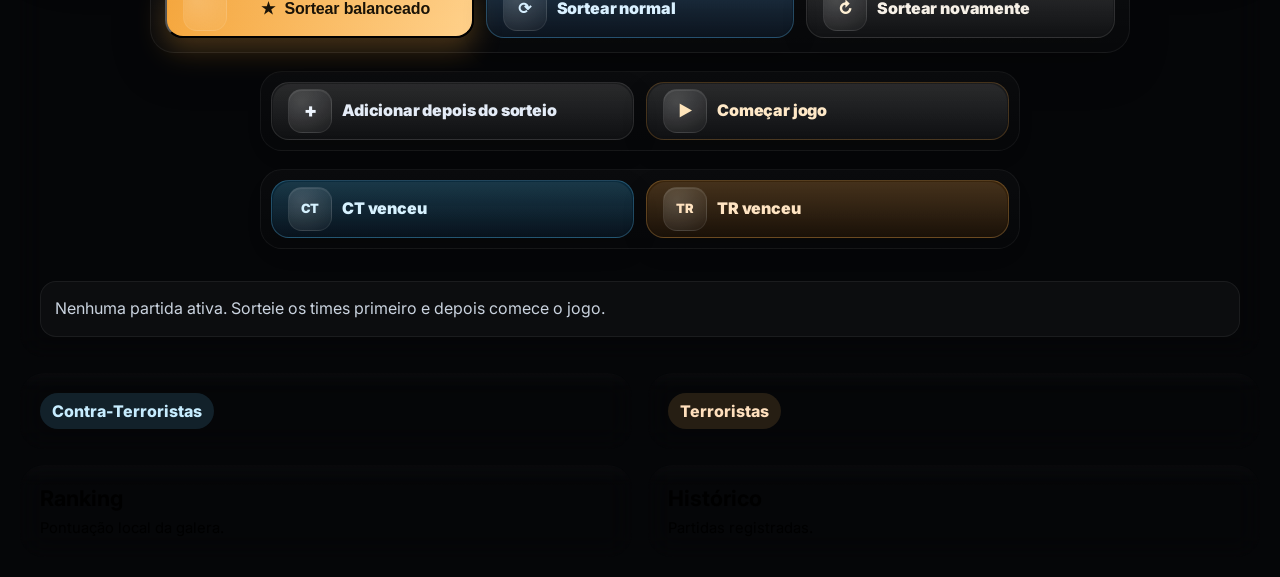
==== commit 01e0d06a: "Rewrite corrupted UI text blocks cleanly" ====
--- a/index.html
+++ b/index.html
@@ -1,4 +1,4 @@
-?<!DOCTYPE html>
+<!DOCTYPE html>
 <html lang="pt-BR">
 <head>
   <meta charset="UTF-8" />
@@ -46,7 +46,7 @@
               <input id="steamProfileInput" type="url" placeholder="https://steamcommunity.com/id/seuusuario/" autocomplete="url" />
             </div>
             <div class="steam-input-stack steam-skill-stack">
-              <label for="playerSkillInput">CSficação</label>
+              <label for="playerSkillInput">CS Rating</label>
               <input id="playerSkillInput" type="number" min="0" step="1" placeholder="Ex: 12000" />
             </div>
             <button id="addPlayerBtn" class="primary-cta primary-register-btn">Cadastrar</button>
@@ -276,7 +276,7 @@
   <div class="modal-backdrop hidden" id="skillModal">
     <div class="modal-card glass skill-modal-card">
       <div class="panel-header">
-        <h2>Atualizar CSficação</h2>
+        <h2>Atualizar CS Rating</h2>
         <button id="closeSkillModalBtn" class="ghost-btn compact-btn">Fechar</button>
       </div>
 
@@ -284,13 +284,13 @@
 
       <div class="modal-grid skill-modal-grid">
         <div>
-          <label for="editSkillInput">Nova CSficação</label>
+          <label for="editSkillInput">Novo CS Rating</label>
           <input id="editSkillInput" type="number" min="0" step="1" placeholder="Ex: 14500" />
         </div>
       </div>
 
       <div class="modal-actions">
-        <button id="saveSkillBtn" class="secondary-btn">Salvar CSficação</button>
+        <button id="saveSkillBtn" class="secondary-btn">Salvar CS Rating</button>
       </div>
     </div>
   </div>
@@ -299,4 +299,4 @@
   <script src="supabase.js"></script>
   <script src="app.js"></script>
 </body>
-</html>
+</html>
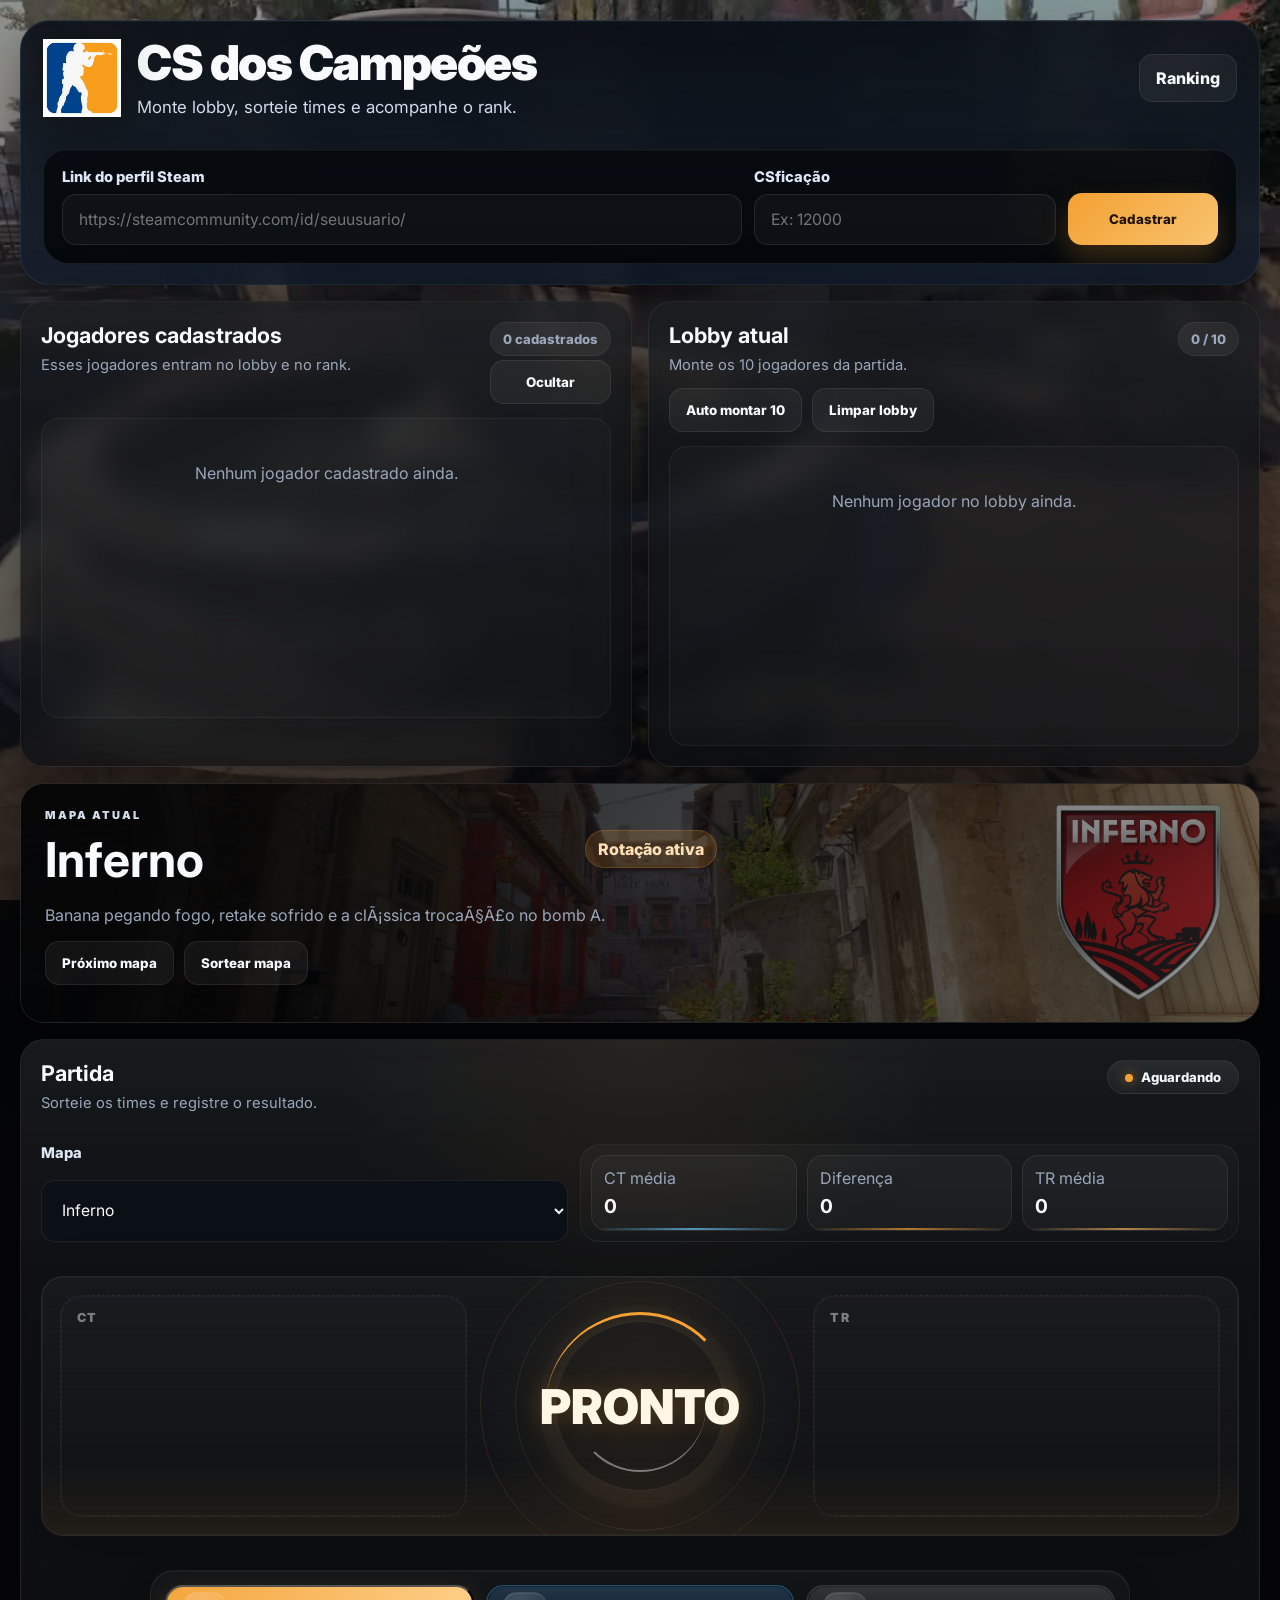
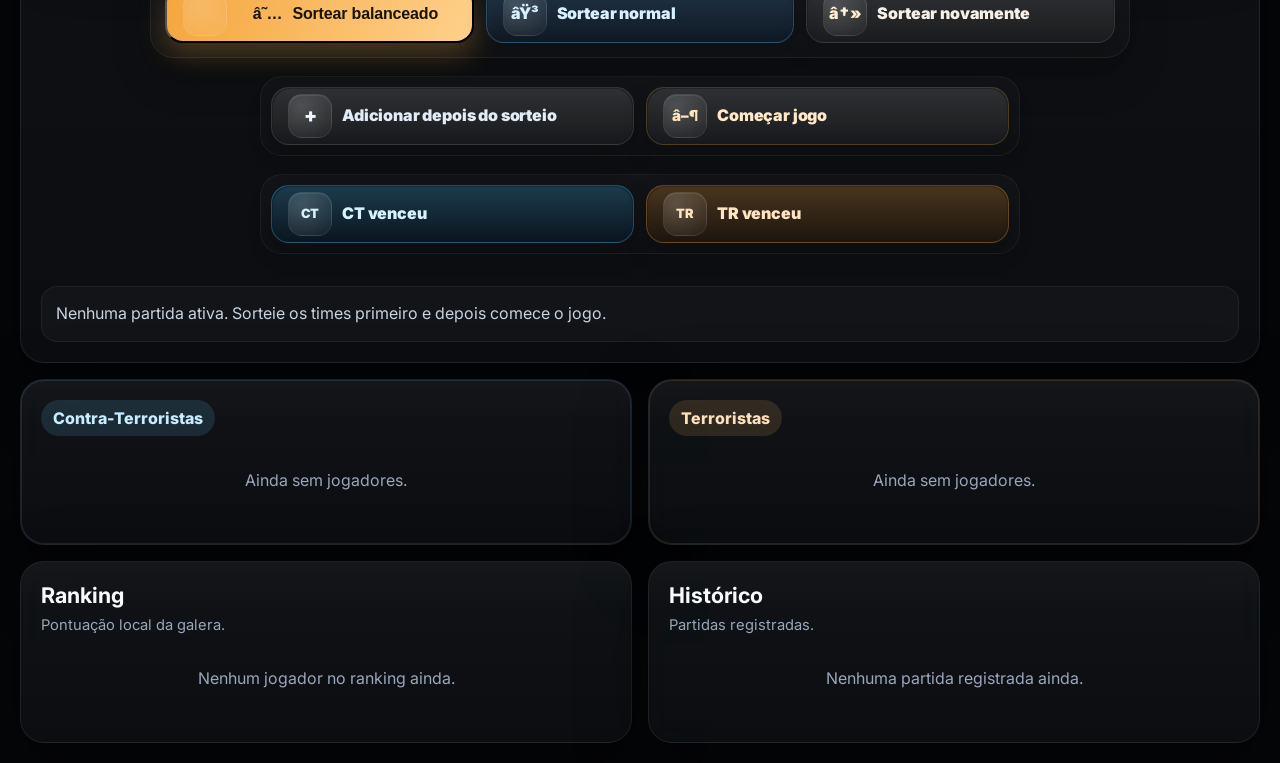
==== commit c6405b44: "Revert broken encoding cleanup attempts" ====
--- a/index.html
+++ b/index.html
@@ -46,7 +46,7 @@
               <input id="steamProfileInput" type="url" placeholder="https://steamcommunity.com/id/seuusuario/" autocomplete="url" />
             </div>
             <div class="steam-input-stack steam-skill-stack">
-              <label for="playerSkillInput">CS Rating</label>
+              <label for="playerSkillInput">CSficação</label>
               <input id="playerSkillInput" type="number" min="0" step="1" placeholder="Ex: 12000" />
             </div>
             <button id="addPlayerBtn" class="primary-cta primary-register-btn">Cadastrar</button>
@@ -251,7 +251,7 @@
           <label for="editWinnerSelect">Vencedor</label>
           <select id="editWinnerSelect">
             <option value="CT">CT</option>
-            <option value="TR">TR</option>
+            <option value="T">TR</option>
           </select>
         </div>
       </div>
@@ -276,7 +276,7 @@
   <div class="modal-backdrop hidden" id="skillModal">
     <div class="modal-card glass skill-modal-card">
       <div class="panel-header">
-        <h2>Atualizar CS Rating</h2>
+        <h2>Atualizar CSficação</h2>
         <button id="closeSkillModalBtn" class="ghost-btn compact-btn">Fechar</button>
       </div>
 
@@ -284,13 +284,13 @@
 
       <div class="modal-grid skill-modal-grid">
         <div>
-          <label for="editSkillInput">Novo CS Rating</label>
+          <label for="editSkillInput">Nova CSficação</label>
           <input id="editSkillInput" type="number" min="0" step="1" placeholder="Ex: 14500" />
         </div>
       </div>
 
       <div class="modal-actions">
-        <button id="saveSkillBtn" class="secondary-btn">Salvar CS Rating</button>
+        <button id="saveSkillBtn" class="secondary-btn">Salvar CSficação</button>
       </div>
     </div>
   </div>
--- a/styles.css
+++ b/styles.css
@@ -1,4 +1,4 @@
-?:root {
+﻿:root {
   --bg: #050608;
   --panel: rgba(9, 12, 16, 0.74);
   --panel-soft: rgba(255,255,255,.04);
@@ -1633,12 +1633,12 @@
 }
 
 .shuffle-btn .btn-label::before {
-  content: '★';
+  content: 'â˜…';
   font-size: 1rem;
 }
 
 .random-draw-btn::after {
-  content: '⟳';
+  content: 'âŸ³';
   display: grid;
   place-items: center;
   font-size: 1rem;
@@ -1646,7 +1646,7 @@
 }
 
 #rerollBtn::after {
-  content: '↻';
+  content: 'â†»';
   display: grid;
   place-items: center;
   font-size: 1rem;
@@ -1662,7 +1662,7 @@
 }
 
 #startMatchBtn::after {
-  content: '▶';
+  content: 'â–¶';
   display: grid;
   place-items: center;
   font-size: .95rem;
@@ -2533,4 +2533,3 @@
   }
 }
 
-
